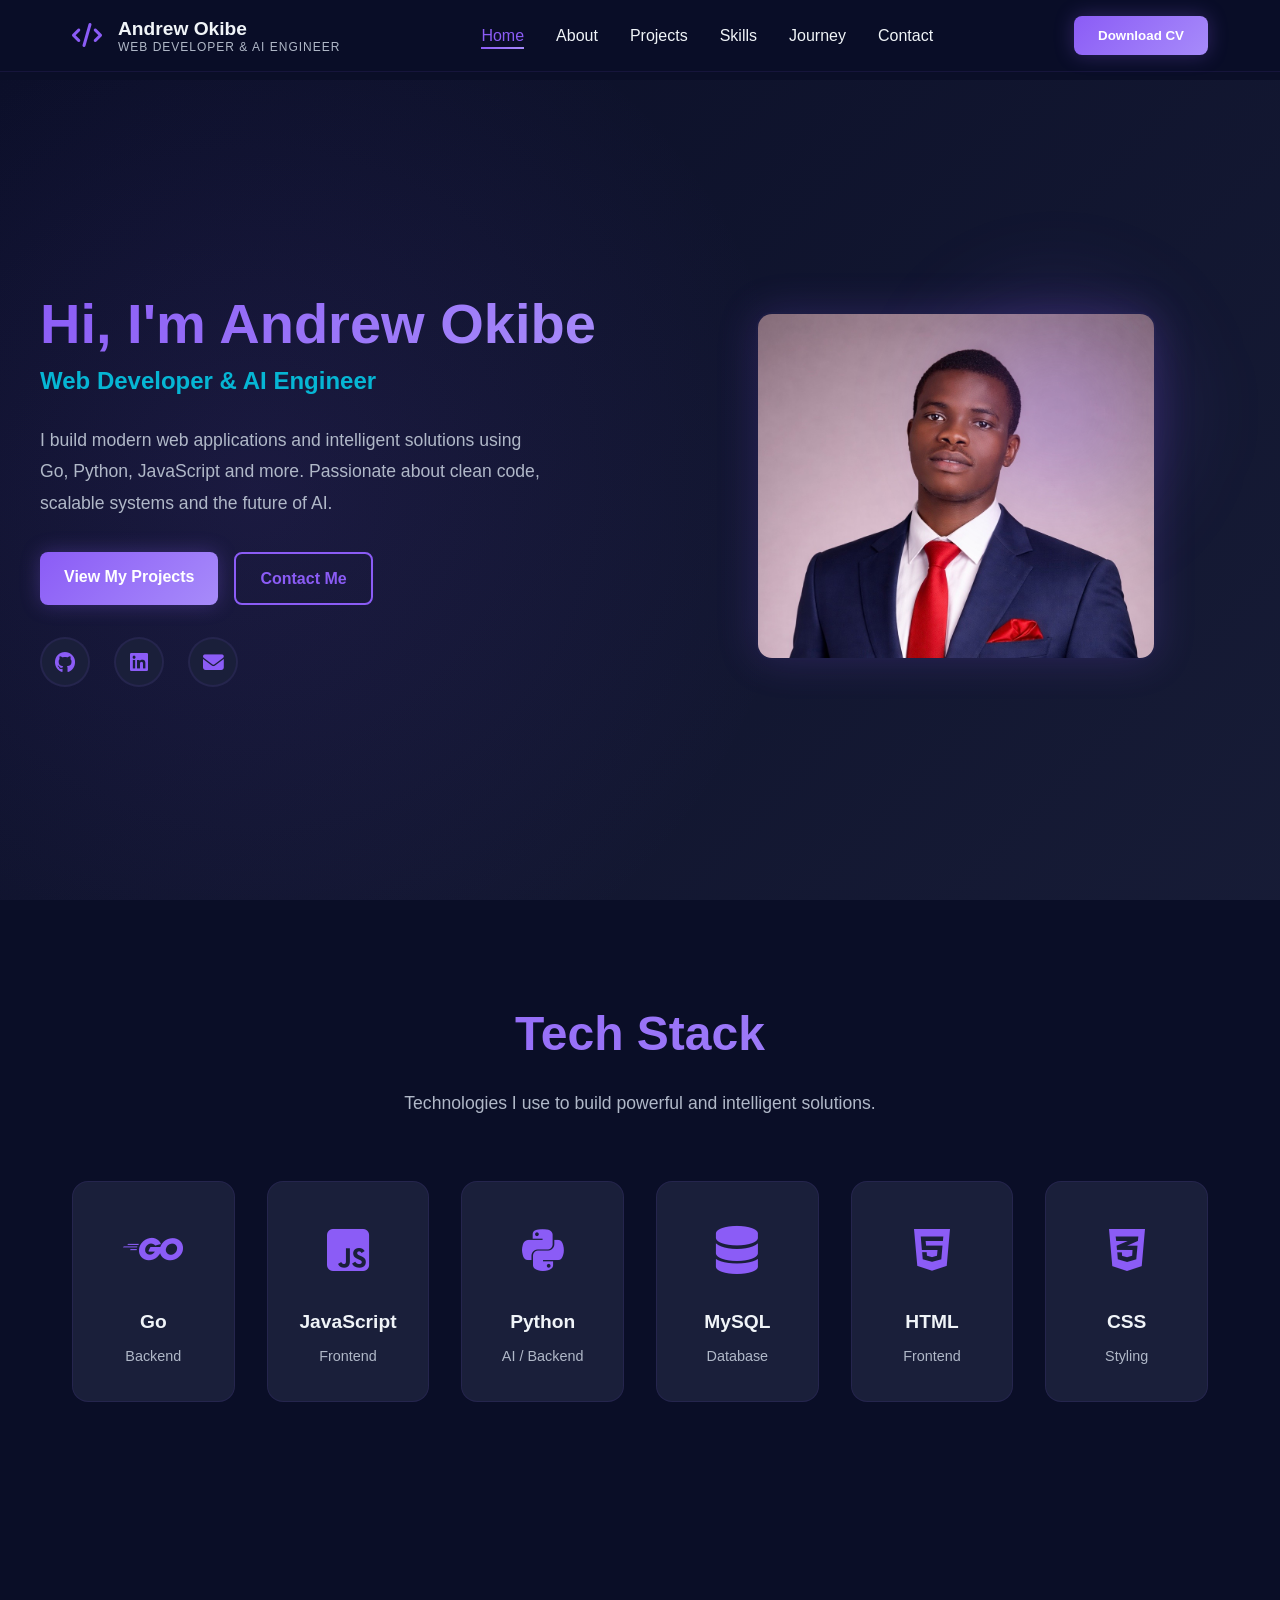
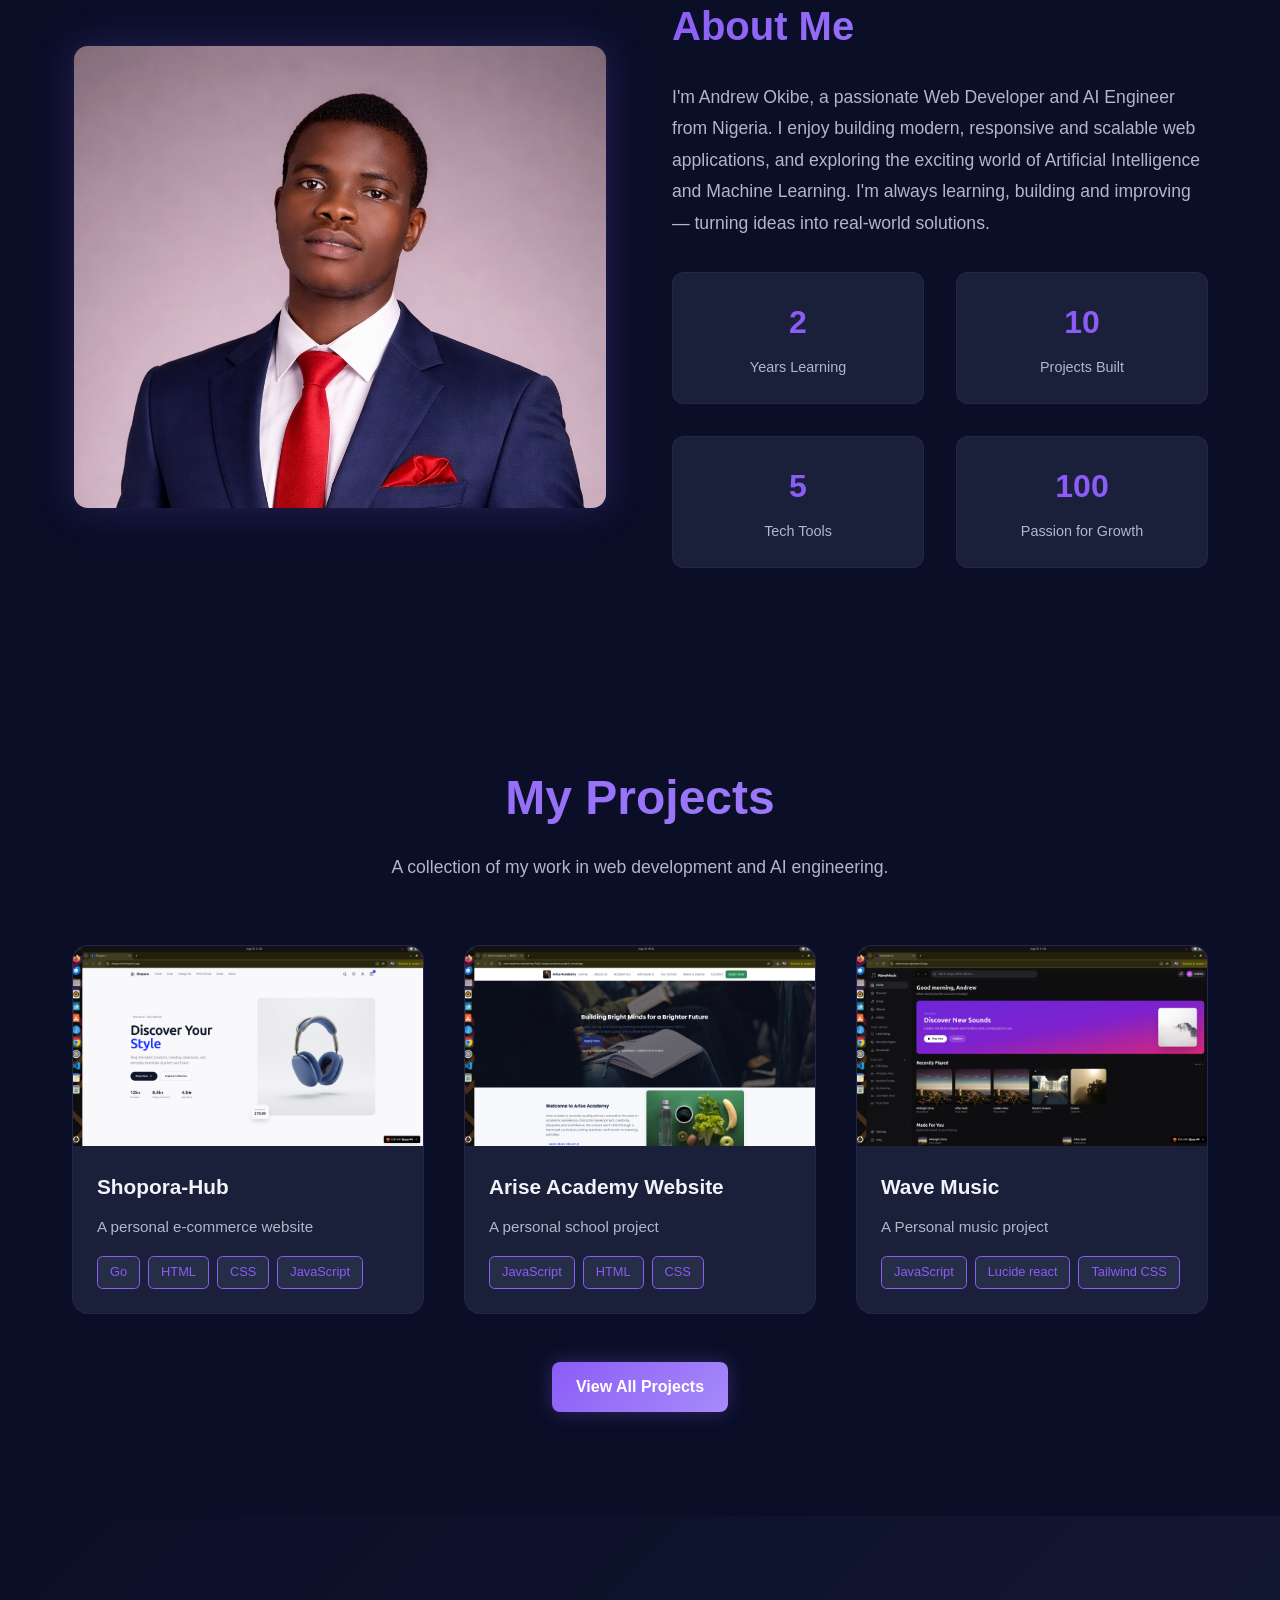
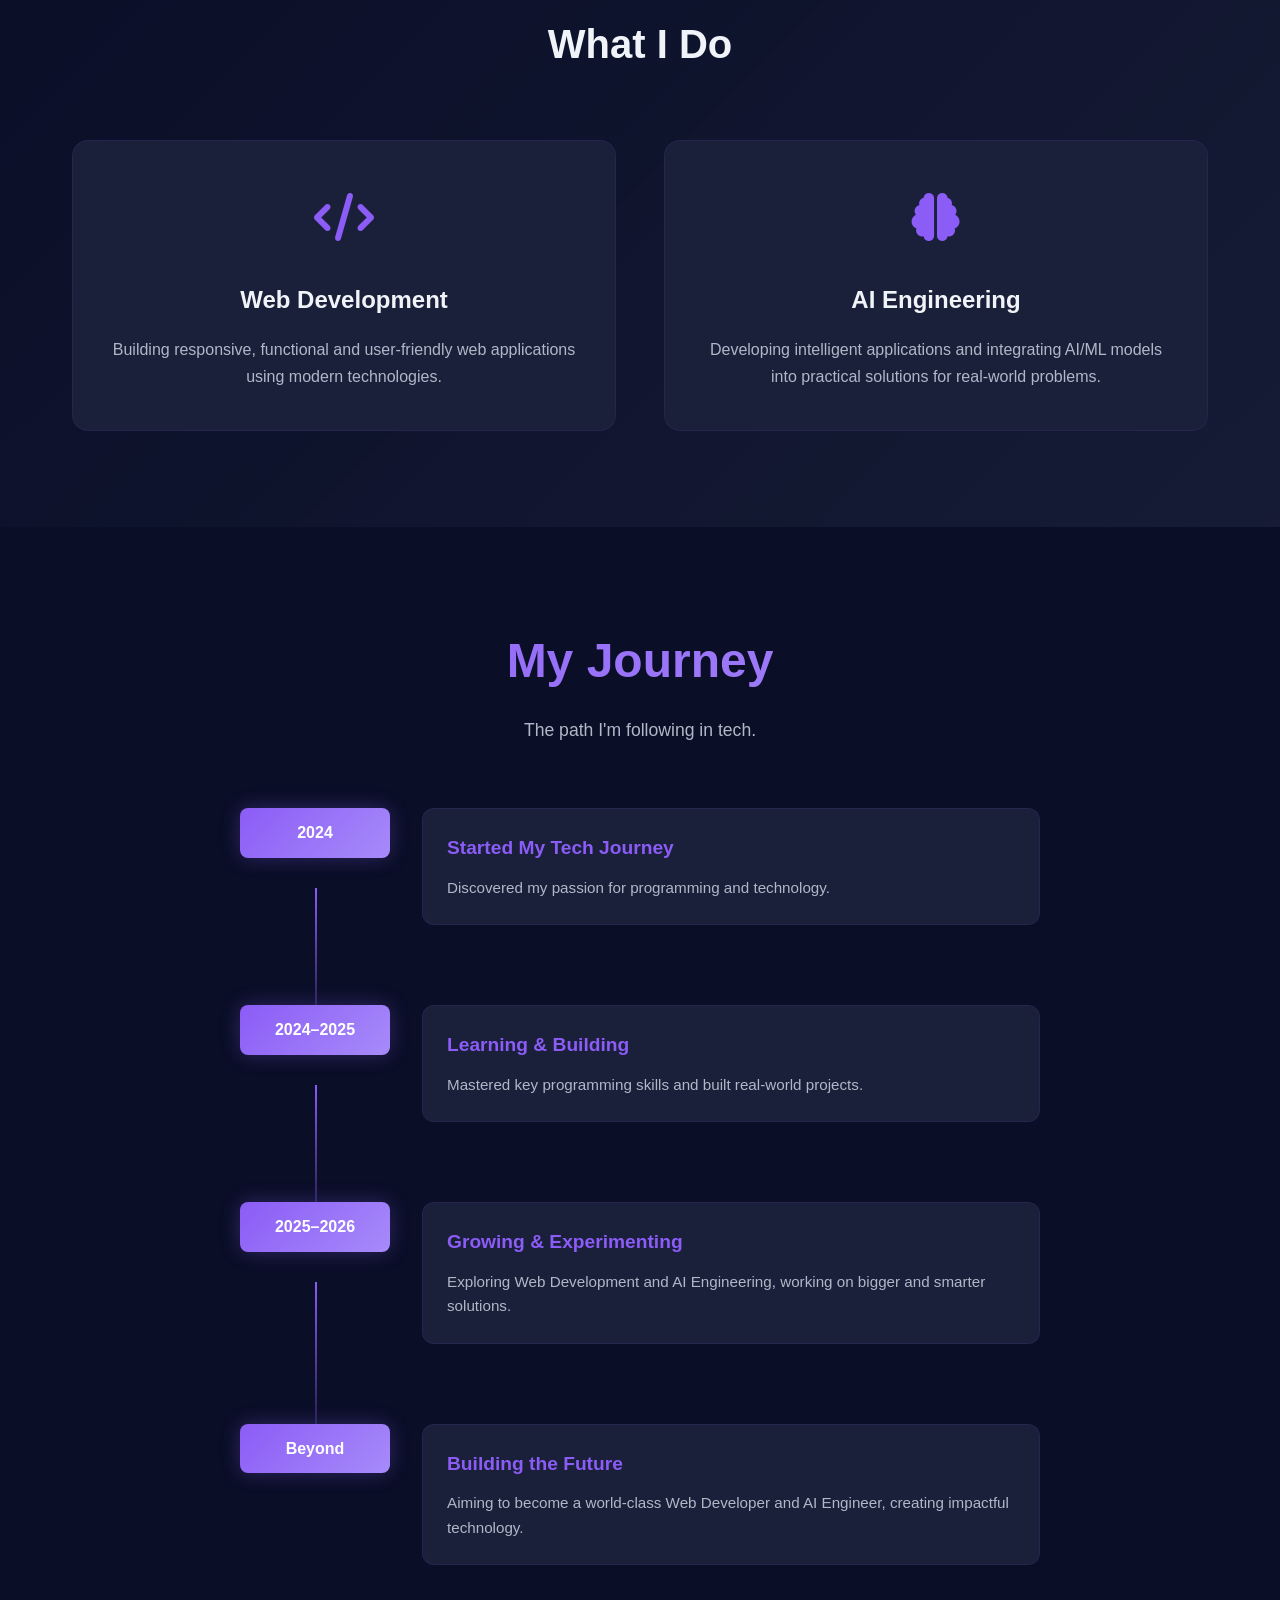
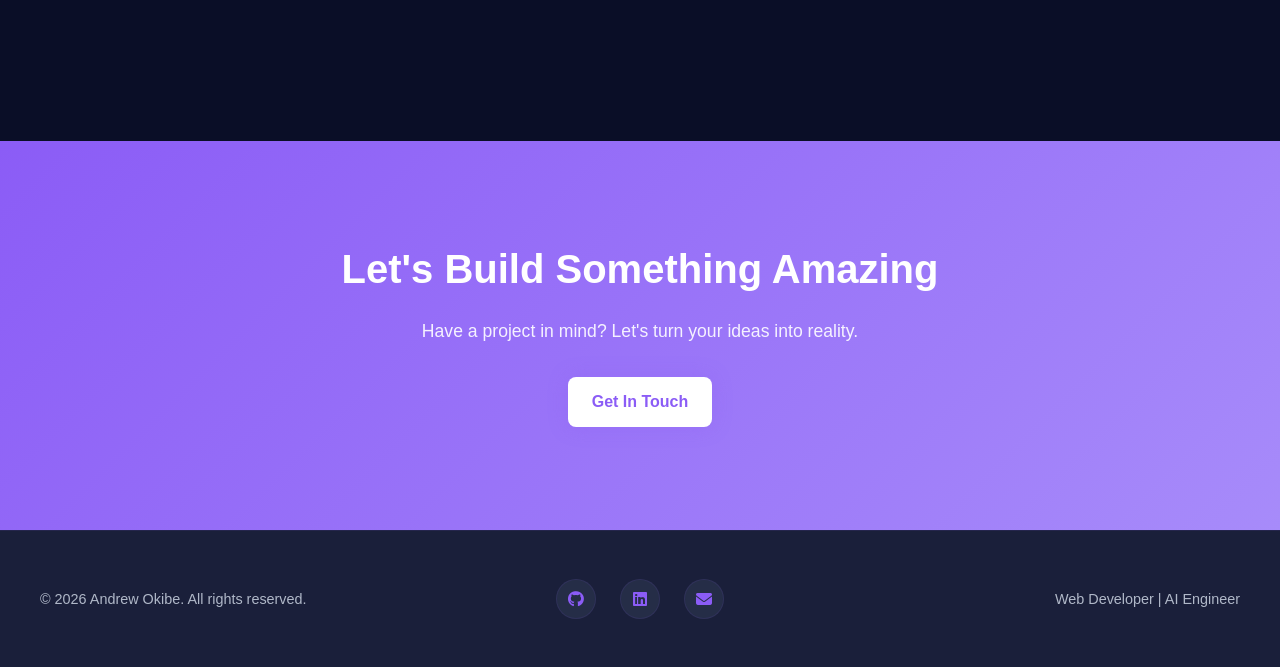
==== index.html @ 2797383b "arise-academy update" ====
<!DOCTYPE html>
<html lang="en">
<head>
    <meta charset="UTF-8">
    <meta name="viewport" content="width=device-width, initial-scale=1.0">
    <title>Andrew Okibe | Web Developer & AI Engineer</title>
    <link rel="stylesheet" href="styles.css">
    <link rel="stylesheet" href="https://cdnjs.cloudflare.com/ajax/libs/font-awesome/6.4.0/css/all.min.css">
</head>
<body>
    <!-- Navigation Bar -->
    <nav class="navbar">
        <div class="nav-container">
            <div class="nav-brand">
                <i class="fas fa-code"></i>
                <div class="brand-text">
                    <span class="brand-name">Andrew Okibe</span>
                    <span class="brand-subtitle">Web Developer & AI Engineer</span>
                </div>
            </div>
            
            <ul class="nav-menu">
                <li><a href="#home" class="nav-link">Home</a></li>
                <li><a href="#about" class="nav-link">About</a></li>
                <li><a href="#projects" class="nav-link">Projects</a></li>
                <li><a href="#skills" class="nav-link">Skills</a></li>
                <li><a href="#journey" class="nav-link">Journey</a></li>
                <li><a href="#contact" class="nav-link">Contact</a></li>
            </ul>
            
            <button class="cv-btn">Download CV</button>
            
            <div class="hamburger">
                <span></span>
                <span></span>
                <span></span>
            </div>
        </div>
    </nav>

    <!-- Hero Section -->
    <section id="home" class="hero">
        <div class="hero-container">
            <div class="hero-content">
                <h1 class="hero-title">Hi, I'm Andrew Okibe</h1>
                <p class="hero-role">Web Developer & AI Engineer</p>
                <p class="hero-description">
                    I build modern web applications and intelligent solutions using Go, Python, JavaScript and more. 
                    Passionate about clean code, scalable systems and the future of AI.
                </p>
                <div class="hero-buttons">
                    <a href="#projects" class="btn btn-primary">View My Projects</a>
                    <a href="#contact" class="btn btn-secondary">Contact Me</a>
                </div>
                <div class="hero-socials">
                    <a href="https://github.com/Andrew628-ops" target="_blank" title="GitHub"><i class="fab fa-github"></i></a>
                    <a href="https://www.linkedin.com/in/andrew-otokpa-4079643bb/" target="_blank" title="LinkedIn"><i class="fab fa-linkedin"></i></a>
                    <a href="mailto:andrewokibeotokpa@gmail.com" title="Email"><i class="fas fa-envelope"></i></a>
                </div>
            </div>
            
            <div class="hero-visual">
                <div class="hero-image-wrapper">
                    <img src="assets/profile.jpg" alt="Andrew Okibe" class="hero-image">
                    <div class="ai-glow"></div>
                </div>
            </div>
        </div>
    </section>

    <!-- Tech Stack Section -->
    <section id="skills" class="tech-stack">
        <div class="container">
            <div class="section-header">
                <h2>Tech Stack</h2>
                <p>Technologies I use to build powerful and intelligent solutions.</p>
            </div>
            
            <div class="tech-grid">
                <div class="tech-card" data-tech="go">
                    <div class="tech-icon">
                        <i class="fab fa-golang"></i>
                    </div>
                    <h3>Go</h3>
                    <p>Backend</p>
                </div>
                
                <div class="tech-card" data-tech="javascript">
                    <div class="tech-icon">
                        <i class="fab fa-js-square"></i>
                    </div>
                    <h3>JavaScript</h3>
                    <p>Frontend</p>
                </div>
                
                <div class="tech-card" data-tech="python">
                    <div class="tech-icon">
                        <i class="fab fa-python"></i>
                    </div>
                    <h3>Python</h3>
                    <p>AI / Backend</p>
                </div>
                
                <div class="tech-card" data-tech="mysql">
                    <div class="tech-icon">
                        <i class="fas fa-database"></i>
                    </div>
                    <h3>MySQL</h3>
                    <p>Database</p>
                </div>
                
                <div class="tech-card" data-tech="html">
                    <div class="tech-icon">
                        <i class="fab fa-html5"></i>
                    </div>
                    <h3>HTML</h3>
                    <p>Frontend</p>
                </div>
                
                <div class="tech-card" data-tech="css">
                    <div class="tech-icon">
                        <i class="fab fa-css3-alt"></i>
                    </div>
                    <h3>CSS</h3>
                    <p>Styling</p>
                </div>
            </div>
        </div>
    </section>

    <!-- About Me Section -->
    <section id="about" class="about">
        <div class="container">
            <div class="about-grid">
                <div class="about-image">
                    <img src="assets/profile.jpg" alt="Andrew Okibe">
                </div>
                
                <div class="about-content">
                    <h2>About Me</h2>
                    <p class="about-text">
                        I'm Andrew Okibe, a passionate Web Developer and AI Engineer from Nigeria. 
                        I enjoy building modern, responsive and scalable web applications, and exploring 
                        the exciting world of Artificial Intelligence and Machine Learning. I'm always learning, 
                        building and improving — turning ideas into real-world solutions.
                    </p>
                    
                    <div class="about-stats">
                        <div class="stat">
                            <h4>2+</h4>
                            <p>Years Learning</p>
                        </div>
                        <div class="stat">
                            <h4>10+</h4>
                            <p>Projects Built</p>
                        </div>
                        <div class="stat">
                            <h4>5+</h4>
                            <p>Tech Tools</p>
                        </div>
                        <div class="stat">
                            <h4>100%</h4>
                            <p>Passion for Growth</p>
                        </div>
                    </div>
                </div>
            </div>
        </div>
    </section>

    <!-- Projects Section -->
    <section id="projects" class="projects">
        <div class="container">
            <div class="section-header">
                <h2>My Projects</h2>
                <p>A collection of my work in web development and AI engineering.</p>
            </div>
            
            <div class="projects-grid">
                <div class="project-card">
                    <div class="project-image">
                        <img src="assets/shopora.jpg" alt="shopora-hub">
                        <div class="project-overlay">
                            <a href="https://shopora-hub.base44.app" class="btn btn-small">Live Demo</a>
                        </div>
                    </div>
                    <div class="project-content">
                        <h3>Shopora-Hub</h3>
                        <p>A personal e-commerce website</p>
                        <div class="project-tech">
                            <span class="tech-badge">Go</span>
                            <span class="tech-badge">HTML</span>
                            <span class="tech-badge">CSS</span>
                            <span class="tech-badge">JavaScript</span>
                        </div>
                    </div>
                </div>
                
                <div class="project-card">
                    <div class="project-image">
                        <img src="assets/arise-academy.jpg" alt="Arise Academy Website">
                        <div class="project-overlay">
                            <a href="https://arise-academy-website-5rb11qtan-otokpa-andrews-projects.vercel.app/" class="btn btn-small">Live Demo</a>
                        </div>
                    </div>
                    <div class="project-content">
                        <h3>Arise Academy Website</h3>
                        <p>A personal school project</p>
                        <div class="project-tech">
                            <span class="tech-badge">JavaScript</span>
                            <span class="tech-badge">HTML</span>
                            <span class="tech-badge">CSS</span>
                        </div>
                    </div>
                </div>
                
                <div class="project-card">
                    <div class="project-image">
                        <img src="assets/wave-music.jpg" alt="wave-music">
                        <div class="project-overlay">
                            <a href="https://wave-music-app.base44.app" class="btn btn-small">Live Demo</a>
                        </div>
                    </div>
                    <div class="project-content">
                        <h3>Wave Music</h3>
                        <p>A Personal music project</p>
                        <div class="project-tech">
                            <span class="tech-badge">JavaScript</span>
                            <span class="tech-badge">Lucide react</span>
                            <span class="tech-badge">Tailwind CSS</span>
                        </div>
                    </div>
                </div>
            </div>
            
            <div class="view-all-container">
                <a href="#" class="btn btn-primary">View All Projects</a>
            </div>
        </div>
    </section>

    <!-- What I Do Section -->
    <section class="services">
        <div class="container">
            <h2 style="text-align: center; margin-bottom: 4rem; font-size: 2.5rem;">What I Do</h2>
            
            <div class="services-grid">
                <div class="service-card">
                    <div class="service-icon">
                        <i class="fas fa-code"></i>
                    </div>
                    <h3>Web Development</h3>
                    <p>Building responsive, functional and user-friendly web applications using modern technologies.</p>
                </div>
                
                <div class="service-card">
                    <div class="service-icon">
                        <i class="fas fa-brain"></i>
                    </div>
                    <h3>AI Engineering</h3>
                    <p>Developing intelligent applications and integrating AI/ML models into practical solutions for real-world problems.</p>
                </div>
            </div>
        </div>
    </section>

    <!-- Journey Section -->
    <section id="journey" class="journey">
        <div class="container">
            <div class="section-header">
                <h2>My Journey</h2>
                <p>The path I'm following in tech.</p>
            </div>
            
            <div class="timeline">
                <div class="timeline-item">
                    <div class="timeline-marker">2024</div>
                    <div class="timeline-content">
                        <h3>Started My Tech Journey</h3>
                        <p>Discovered my passion for programming and technology.</p>
                    </div>
                </div>
                
                <div class="timeline-item">
                    <div class="timeline-marker">2024–2025</div>
                    <div class="timeline-content">
                        <h3>Learning & Building</h3>
                        <p>Mastered key programming skills and built real-world projects.</p>
                    </div>
                </div>
                
                <div class="timeline-item">
                    <div class="timeline-marker">2025–2026</div>
                    <div class="timeline-content">
                        <h3>Growing & Experimenting</h3>
                        <p>Exploring Web Development and AI Engineering, working on bigger and smarter solutions.</p>
                    </div>
                </div>
                
                <div class="timeline-item">
                    <div class="timeline-marker">Beyond</div>
                    <div class="timeline-content">
                        <h3>Building the Future</h3>
                        <p>Aiming to become a world-class Web Developer and AI Engineer, creating impactful technology.</p>
                    </div>
                </div>
            </div>
        </div>
    </section>

    <!-- CTA Section -->
    <section id="contact" class="cta">
        <div class="cta-content">
            <h2>Let's Build Something Amazing</h2>
            <p>Have a project in mind? Let's turn your ideas into reality.</p>
            <a href="mailto:hello@andrew.com" class="btn btn-primary">Get In Touch</a>
        </div>
    </section>

    <!-- Footer -->
    <footer class="footer">
        <div class="footer-container">
            <div class="footer-left">
                <p>&copy; 2026 Andrew Okibe. All rights reserved.</p>
            </div>
            
            <div class="footer-socials">
                <a href="https://github.com/Andrew628-ops" target="_blank" title="GitHub"><i class="fab fa-github"></i></a>
                <a href="https://www.linkedin.com/in/andrew-otokpa-4079643bb/" target="_blank" title="LinkedIn"><i class="fab fa-linkedin"></i></a>
                <a href="mailto:andrewokibeotokpa@gmail.com" title="Email"><i class="fas fa-envelope"></i></a>
            </div>
            
            <div class="footer-right">
                <p>Web Developer | AI Engineer</p>
            </div>
        </div>
    </footer>

    <script src="script.js"></script>
</body>
</html>
---- styles.css ----
/* ===========================
   GLOBAL STYLES & VARIABLES
   =========================== */

:root {
    --primary-bg: #0a0e27;
    --secondary-bg: #1a1f3a;
    --tertiary-bg: #252d47;
    --accent-purple: #8b5cf6;
    --accent-violet: #a78bfa;
    --accent-blue: #3b82f6;
    --accent-cyan: #06b6d4;
    --text-primary: #f0f4f8;
    --text-secondary: #b0b8c8;
    --border-color: rgba(139, 92, 246, 0.1);
    --glow-color: rgba(139, 92, 246, 0.3);
}

* {
    margin: 0;
    padding: 0;
    box-sizing: border-box;
}

html {
    scroll-behavior: smooth;
}

body {
    font-family: 'Segoe UI', Tahoma, Geneva, Verdana, sans-serif;
    background-color: var(--primary-bg);
    color: var(--text-primary);
    line-height: 1.6;
    overflow-x: hidden;
}

/* ===========================
   UTILITY CLASSES
   =========================== */

.container {
    max-width: 1200px;
    margin: 0 auto;
    padding: 0 2rem;
}

.section-header {
    text-align: center;
    margin-bottom: 4rem;
}

.section-header h2 {
    font-size: 3rem;
    margin-bottom: 1rem;
    background: linear-gradient(135deg, var(--accent-purple), var(--accent-violet));
    -webkit-background-clip: text;
    -webkit-text-fill-color: transparent;
    background-clip: text;
}

.section-header p {
    font-size: 1.1rem;
    color: var(--text-secondary);
    max-width: 600px;
    margin: 0 auto;
}

/* ===========================
   BUTTONS
   =========================== */

.btn {
    display: inline-block;
    padding: 0.75rem 1.5rem;
    border-radius: 0.5rem;
    text-decoration: none;
    font-weight: 600;
    transition: all 0.3s ease;
    cursor: pointer;
    border: none;
    font-size: 1rem;
}

.btn-primary {
    background: linear-gradient(135deg, var(--accent-purple), var(--accent-violet));
    color: white;
    box-shadow: 0 0 20px rgba(139, 92, 246, 0.3);
}

.btn-primary:hover {
    transform: translateY(-3px);
    box-shadow: 0 0 30px rgba(139, 92, 246, 0.5);
}

.btn-secondary {
    background: transparent;
    color: var(--accent-purple);
    border: 2px solid var(--accent-purple);
}

.btn-secondary:hover {
    background: var(--accent-purple);
    color: white;
    transform: translateY(-3px);
}

.btn-small {
    padding: 0.5rem 1rem;
    font-size: 0.9rem;
}

/* ===========================
   NAVIGATION BAR
   =========================== */

.navbar {
    position: fixed;
    top: 0;
    width: 100%;
    background-color: rgba(10, 14, 39, 0.95);
    backdrop-filter: blur(10px);
    border-bottom: 1px solid var(--border-color);
    z-index: 1000;
    padding: 1rem 0;
}

.nav-container {
    max-width: 1200px;
    margin: 0 auto;
    padding: 0 2rem;
    display: flex;
    justify-content: space-between;
    align-items: center;
}

.nav-brand {
    display: flex;
    align-items: center;
    gap: 1rem;
    cursor: pointer;
}

.nav-brand i {
    font-size: 1.5rem;
    color: var(--accent-purple);
}

.brand-text {
    display: flex;
    flex-direction: column;
    line-height: 1.2;
}

.brand-name {
    font-weight: 700;
    font-size: 1.2rem;
    color: var(--text-primary);
}

.brand-subtitle {
    font-size: 0.75rem;
    color: var(--text-secondary);
    text-transform: uppercase;
    letter-spacing: 1px;
}

.nav-menu {
    display: flex;
    list-style: none;
    gap: 2rem;
    align-items: center;
}

.nav-link {
    color: var(--text-primary);
    text-decoration: none;
    font-weight: 500;
    transition: color 0.3s ease;
    position: relative;
}

.nav-link::after {
    content: '';
    position: absolute;
    bottom: -5px;
    left: 0;
    width: 0;
    height: 2px;
    background: linear-gradient(90deg, var(--accent-purple), var(--accent-violet));
    transition: width 0.3s ease;
}

.nav-link:hover {
    color: var(--accent-purple);
}

.nav-link:hover::after {
    width: 100%;
}

.cv-btn {
    background: linear-gradient(135deg, var(--accent-purple), var(--accent-violet));
    color: white;
    padding: 0.75rem 1.5rem;
    border: none;
    border-radius: 0.5rem;
    font-weight: 600;
    cursor: pointer;
    transition: all 0.3s ease;
    box-shadow: 0 0 20px rgba(139, 92, 246, 0.3);
}

.cv-btn:hover {
    transform: translateY(-3px);
    box-shadow: 0 0 30px rgba(139, 92, 246, 0.5);
}

.hamburger {
    display: none;
    flex-direction: column;
    gap: 5px;
    cursor: pointer;
}

.hamburger span {
    width: 25px;
    height: 3px;
    background-color: var(--accent-purple);
    border-radius: 2px;
    transition: all 0.3s ease;
}

/* ===========================
   HERO SECTION
   =========================== */

.hero {
    margin-top: 80px;
    min-height: calc(100vh - 80px);
    display: flex;
    align-items: center;
    padding: 4rem 2rem;
    background: linear-gradient(135deg, rgba(10, 14, 39, 1) 0%, rgba(26, 31, 58, 0.8) 100%);
    position: relative;
    overflow: hidden;
}

.hero::before {
    content: '';
    position: absolute;
    top: 0;
    left: 0;
    width: 100%;
    height: 100%;
    background: radial-gradient(circle at 20% 50%, rgba(139, 92, 246, 0.1) 0%, transparent 50%);
    pointer-events: none;
}

.hero-container {
    max-width: 1200px;
    margin: 0 auto;
    width: 100%;
    display: grid;
    grid-template-columns: 1fr 1fr;
    gap: 4rem;
    align-items: center;
    position: relative;
    z-index: 1;
}

.hero-content h1 {
    font-size: 3.5rem;
    font-weight: 800;
    margin-bottom: 0.5rem;
    background: linear-gradient(135deg, var(--accent-purple), var(--accent-violet));
    -webkit-background-clip: text;
    -webkit-text-fill-color: transparent;
    background-clip: text;
    line-height: 1.1;
}

.hero-role {
    font-size: 1.5rem;
    color: var(--accent-cyan);
    font-weight: 600;
    margin-bottom: 1.5rem;
}

.hero-description {
    font-size: 1.1rem;
    color: var(--text-secondary);
    margin-bottom: 2rem;
    line-height: 1.8;
    max-width: 500px;
}

.hero-buttons {
    display: flex;
    gap: 1rem;
    margin-bottom: 2rem;
    flex-wrap: wrap;
}

.hero-socials {
    display: flex;
    gap: 1.5rem;
    margin-top: 2rem;
}

.hero-socials a {
    width: 50px;
    height: 50px;
    border-radius: 50%;
    background-color: var(--secondary-bg);
    border: 2px solid var(--border-color);
    display: flex;
    align-items: center;
    justify-content: center;
    font-size: 1.3rem;
    color: var(--accent-purple);
    text-decoration: none;
    transition: all 0.3s ease;
}

.hero-socials a:hover {
    background: linear-gradient(135deg, var(--accent-purple), var(--accent-violet));
    color: white;
    transform: translateY(-5px);
    box-shadow: 0 0 20px rgba(139, 92, 246, 0.4);
}

.hero-visual {
    display: flex;
    justify-content: center;
    align-items: center;
}

.hero-image-wrapper {
    position: relative;
    width: 100%;
    max-width: 400px;
}

.hero-image {
    width: 100%;
    height: auto;
    border-radius: 1rem;
    border: 2px solid var(--border-color);
    box-shadow: 0 0 40px rgba(139, 92, 246, 0.2);
    transition: all 0.3s ease;
}

.hero-image:hover {
    transform: translateY(-10px);
    box-shadow: 0 0 60px rgba(139, 92, 246, 0.4);
}

.ai-glow {
    position: absolute;
    top: -50px;
    right: -50px;
    width: 300px;
    height: 300px;
    background: radial-gradient(circle, rgba(139, 92, 246, 0.3) 0%, transparent 70%);
    border-radius: 50%;
    filter: blur(40px);
    animation: float 6s ease-in-out infinite;
}

@keyframes float {
    0%, 100% {
        transform: translateY(0px);
    }
    50% {
        transform: translateY(-30px);
    }
}

/* ===========================
   TECH STACK SECTION
   =========================== */

.tech-stack {
    padding: 6rem 2rem;
    background-color: var(--primary-bg);
}

.tech-grid {
    display: grid;
    grid-template-columns: repeat(auto-fit, minmax(150px, 1fr));
    gap: 2rem;
}

.tech-card {
    background-color: var(--secondary-bg);
    border: 1px solid var(--border-color);
    border-radius: 1rem;
    padding: 2rem 1.5rem;
    text-align: center;
    transition: all 0.3s ease;
    cursor: pointer;
}

.tech-card:hover {
    border-color: var(--accent-purple);
    transform: translateY(-10px);
    box-shadow: 0 0 30px rgba(139, 92, 246, 0.3);
}

.tech-icon {
    font-size: 3rem;
    margin-bottom: 1rem;
    color: var(--accent-purple);
    transition: all 0.3s ease;
}

.tech-card:hover .tech-icon {
    color: var(--accent-violet);
    transform: scale(1.1);
}

.tech-card h3 {
    font-size: 1.2rem;
    margin-bottom: 0.5rem;
}

.tech-card p {
    color: var(--text-secondary);
    font-size: 0.9rem;
}

/* ===========================
   ABOUT SECTION
   =========================== */

.about {
    padding: 6rem 2rem;
    background-color: var(--primary-bg);
}

.about-grid {
    display: grid;
    grid-template-columns: 1fr 1fr;
    gap: 4rem;
    align-items: center;
}

.about-image img {
    width: 100%;
    height: auto;
    border-radius: 1rem;
    border: 2px solid var(--border-color);
    box-shadow: 0 0 40px rgba(139, 92, 246, 0.2);
    transition: all 0.3s ease;
}

.about-image img:hover {
    transform: scale(1.05);
    box-shadow: 0 0 60px rgba(139, 92, 246, 0.4);
}

.about-content h2 {
    font-size: 2.5rem;
    margin-bottom: 1.5rem;
    background: linear-gradient(135deg, var(--accent-purple), var(--accent-violet));
    -webkit-background-clip: text;
    -webkit-text-fill-color: transparent;
    background-clip: text;
}

.about-text {
    font-size: 1.1rem;
    color: var(--text-secondary);
    line-height: 1.8;
    margin-bottom: 2rem;
}

.about-stats {
    display: grid;
    grid-template-columns: repeat(2, 1fr);
    gap: 2rem;
}

.stat {
    background-color: var(--secondary-bg);
    border: 1px solid var(--border-color);
    border-radius: 0.75rem;
    padding: 1.5rem;
    text-align: center;
    transition: all 0.3s ease;
}

.stat:hover {
    border-color: var(--accent-purple);
    box-shadow: 0 0 20px rgba(139, 92, 246, 0.2);
}

.stat h4 {
    font-size: 2rem;
    color: var(--accent-purple);
    margin-bottom: 0.5rem;
}

.stat p {
    color: var(--text-secondary);
    font-size: 0.9rem;
}

/* ===========================
   PROJECTS SECTION
   =========================== */

.projects {
    padding: 6rem 2rem;
    background-color: var(--primary-bg);
}

.projects-grid {
    display: grid;
    grid-template-columns: repeat(auto-fit, minmax(300px, 1fr));
    gap: 2.5rem;
    margin-bottom: 3rem;
}

.project-card {
    background-color: var(--secondary-bg);
    border: 1px solid var(--border-color);
    border-radius: 1rem;
    overflow: hidden;
    transition: all 0.3s ease;
}

.project-card:hover {
    border-color: var(--accent-purple);
    transform: translateY(-10px);
    box-shadow: 0 0 40px rgba(139, 92, 246, 0.3);
}

.project-image {
    position: relative;
    width: 100%;
    height: 200px;
    overflow: hidden;
    background-color: var(--tertiary-bg);
}

.project-image img {
    width: 100%;
    height: 100%;
    object-fit: cover;
    transition: all 0.3s ease;
}

.project-card:hover .project-image img {
    transform: scale(1.1);
}

.project-overlay {
    position: absolute;
    top: 0;
    left: 0;
    width: 100%;
    height: 100%;
    background: rgba(10, 14, 39, 0.9);
    display: flex;
    gap: 1rem;
    justify-content: center;
    align-items: center;
    opacity: 0;
    transition: all 0.3s ease;
}

.project-card:hover .project-overlay {
    opacity: 1;
}

.project-content {
    padding: 1.5rem;
}

.project-content h3 {
    font-size: 1.3rem;
    margin-bottom: 0.75rem;
    color: var(--text-primary);
}

.project-content p {
    color: var(--text-secondary);
    font-size: 0.95rem;
    margin-bottom: 1rem;
    line-height: 1.6;
}

.project-tech {
    display: flex;
    flex-wrap: wrap;
    gap: 0.5rem;
}

.tech-badge {
    background-color: var(--tertiary-bg);
    color: var(--accent-purple);
    padding: 0.35rem 0.75rem;
    border-radius: 0.35rem;
    font-size: 0.8rem;
    border: 1px solid var(--accent-purple);
    transition: all 0.3s ease;
}

.tech-badge:hover {
    background-color: var(--accent-purple);
    color: white;
}

.view-all-container {
    text-align: center;
}

/* ===========================
   SERVICES SECTION
   =========================== */

.services {
    padding: 6rem 2rem;
    background: linear-gradient(135deg, rgba(10, 14, 39, 1) 0%, rgba(26, 31, 58, 0.8) 100%);
}

.services-grid {
    display: grid;
    grid-template-columns: repeat(auto-fit, minmax(300px, 1fr));
    gap: 3rem;
    max-width: 1200px;
    margin: 0 auto;
}

.service-card {
    background-color: var(--secondary-bg);
    border: 1px solid var(--border-color);
    border-radius: 1rem;
    padding: 2.5rem 2rem;
    text-align: center;
    transition: all 0.3s ease;
}

.service-card:hover {
    border-color: var(--accent-purple);
    transform: translateY(-10px);
    box-shadow: 0 0 40px rgba(139, 92, 246, 0.3);
}

.service-icon {
    font-size: 3rem;
    color: var(--accent-purple);
    margin-bottom: 1.5rem;
    transition: all 0.3s ease;
}

.service-card:hover .service-icon {
    transform: scale(1.2) rotate(10deg);
}

.service-card h3 {
    font-size: 1.5rem;
    margin-bottom: 1rem;
}

.service-card p {
    color: var(--text-secondary);
    font-size: 1rem;
    line-height: 1.7;
}

/* ===========================
   JOURNEY SECTION
   =========================== */

.journey {
    padding: 6rem 2rem;
    background-color: var(--primary-bg);
}

.timeline {
    max-width: 800px;
    margin: 0 auto;
}

.timeline-item {
    display: grid;
    grid-template-columns: 150px 1fr;
    gap: 2rem;
    margin-bottom: 2.5rem;
    position: relative;
    padding-bottom: 2.5rem;
}

.timeline-item:not(:last-child)::after {
    content: '';
    position: absolute;
    left: 75px;
    top: 80px;
    width: 2px;
    height: 100%;
    background: linear-gradient(180deg, var(--accent-purple), transparent);
}

.timeline-marker {
    background: linear-gradient(135deg, var(--accent-purple), var(--accent-violet));
    color: white;
    padding: 0.75rem 1.5rem;
    border-radius: 0.5rem;
    font-weight: 600;
    text-align: center;
    height: fit-content;
    box-shadow: 0 0 20px rgba(139, 92, 246, 0.3);
}

.timeline-content {
    background-color: var(--secondary-bg);
    border: 1px solid var(--border-color);
    border-radius: 0.75rem;
    padding: 1.5rem;
    transition: all 0.3s ease;
}

.timeline-item:hover .timeline-content {
    border-color: var(--accent-purple);
    box-shadow: 0 0 20px rgba(139, 92, 246, 0.2);
}

.timeline-content h3 {
    font-size: 1.2rem;
    margin-bottom: 0.75rem;
    color: var(--accent-purple);
}

.timeline-content p {
    color: var(--text-secondary);
    font-size: 0.95rem;
    line-height: 1.6;
}

/* ===========================
   CTA SECTION
   =========================== */

.cta {
    padding: 6rem 2rem;
    background: linear-gradient(135deg, var(--accent-purple), var(--accent-violet));
    text-align: center;
}

.cta-content h2 {
    font-size: 2.5rem;
    margin-bottom: 1rem;
    color: white;
}

.cta-content p {
    font-size: 1.1rem;
    color: rgba(255, 255, 255, 0.9);
    margin-bottom: 2rem;
}

.cta .btn-primary {
    background: white;
    color: var(--accent-purple);
}

.cta .btn-primary:hover {
    transform: translateY(-3px);
}

/* ===========================
   FOOTER
   =========================== */

.footer {
    background-color: var(--secondary-bg);
    border-top: 1px solid var(--border-color);
    padding: 3rem 2rem;
}

.footer-container {
    max-width: 1200px;
    margin: 0 auto;
    display: grid;
    grid-template-columns: 1fr 1fr 1fr;
    gap: 2rem;
    align-items: center;
}

.footer-left p {
    color: var(--text-secondary);
    font-size: 0.9rem;
}

.footer-socials {
    display: flex;
    justify-content: center;
    gap: 1.5rem;
}

.footer-socials a {
    width: 40px;
    height: 40px;
    border-radius: 50%;
    background-color: var(--tertiary-bg);
    border: 1px solid var(--border-color);
    display: flex;
    align-items: center;
    justify-content: center;
    color: var(--accent-purple);
    text-decoration: none;
    transition: all 0.3s ease;
    font-size: 1rem;
}

.footer-socials a:hover {
    background: var(--accent-purple);
    color: white;
    transform: translateY(-3px);
}

.footer-right {
    text-align: right;
}

.footer-right p {
    color: var(--text-secondary);
    font-size: 0.9rem;
}

/* ===========================
   RESPONSIVE DESIGN
   =========================== */

@media (max-width: 768px) {
    .nav-menu {
        display: none;
    }

    .hamburger {
        display: flex;
    }

    .hero-container {
        grid-template-columns: 1fr;
        gap: 2rem;
    }

    .hero-content h1 {
        font-size: 2rem;
    }

    .hero-role {
        font-size: 1.2rem;
    }

    .hero-buttons {
        flex-direction: column;
    }

    .hero-buttons .btn {
        width: 100%;
        text-align: center;
    }

    .about-grid {
        grid-template-columns: 1fr;
    }

    .tech-grid {
        grid-template-columns: repeat(auto-fit, minmax(120px, 1fr));
        gap: 1rem;
    }

    .section-header h2 {
        font-size: 2rem;
    }

    .projects-grid {
        grid-template-columns: 1fr;
    }

    .services-grid {
        grid-template-columns: 1fr;
    }

    .about-stats {
        grid-template-columns: repeat(2, 1fr);
        gap: 1rem;
    }

    .timeline-item {
        grid-template-columns: 100px 1fr;
        gap: 1rem;
    }

    .timeline-marker {
        font-size: 0.8rem;
        padding: 0.5rem 1rem;
    }

    .footer-container {
        grid-template-columns: 1fr;
        text-align: center;
        gap: 1.5rem;
    }

    .footer-right {
        text-align: center;
    }

    .cta-content h2 {
        font-size: 1.8rem;
    }

    .cta-content p {
        font-size: 1rem;
    }

    .nav-brand i {
        font-size: 1.2rem;
    }

    .brand-name {
        font-size: 1rem;
    }

    .brand-subtitle {
        font-size: 0.65rem;
    }
}

@media (max-width: 480px) {
    .nav-container {
        padding: 0 1rem;
    }

    .hero {
        margin-top: 70px;
        padding: 2rem 1rem;
    }

    .hero-content h1 {
        font-size: 1.5rem;
    }

    .hero-role {
        font-size: 1rem;
    }

    .hero-description {
        font-size: 0.9rem;
    }

    .hero-buttons {
        flex-direction: column;
        gap: 0.75rem;
    }

    .hero-socials {
        gap: 1rem;
        justify-content: center;
    }

    .hero-socials a {
        width: 40px;
        height: 40px;
        font-size: 1rem;
    }

    .section-header h2 {
        font-size: 1.5rem;
    }

    .section-header p {
        font-size: 0.9rem;
    }

    .tech-grid {
        grid-template-columns: repeat(2, 1fr);
        gap: 0.75rem;
    }

    .tech-card {
        padding: 1rem;
    }

    .tech-icon {
        font-size: 2rem;
    }

    .tech-card h3 {
        font-size: 1rem;
    }

    .tech-card p {
        font-size: 0.75rem;
    }

    .about-stats {
        grid-template-columns: 1fr;
    }

    .stat {
        padding: 1rem;
    }

    .stat h4 {
        font-size: 1.5rem;
    }

    .project-card {
        border-radius: 0.75rem;
    }

    .project-content {
        padding: 1rem;
    }

    .project-content h3 {
        font-size: 1.1rem;
    }

    .project-content p {
        font-size: 0.85rem;
    }

    .service-card {
        padding: 1.5rem 1rem;
    }

    .service-icon {
        font-size: 2rem;
    }

    .service-card h3 {
        font-size: 1.2rem;
    }

    .timeline-item {
        grid-template-columns: 80px 1fr;
        gap: 0.75rem;
        margin-bottom: 2rem;
    }

    .timeline-marker {
        font-size: 0.7rem;
        padding: 0.4rem 0.75rem;
    }

    .timeline-item:not(:last-child)::after {
        left: 40px;
    }

    .footer-container {
        padding: 2rem 1rem;
    }

    .footer-left p,
    .footer-right p {
        font-size: 0.8rem;
    }

    .cta-content h2 {
        font-size: 1.3rem;
    }

    .cta-content p {
        font-size: 0.9rem;
    }

    .container {
        padding: 0 1rem;
    }
}
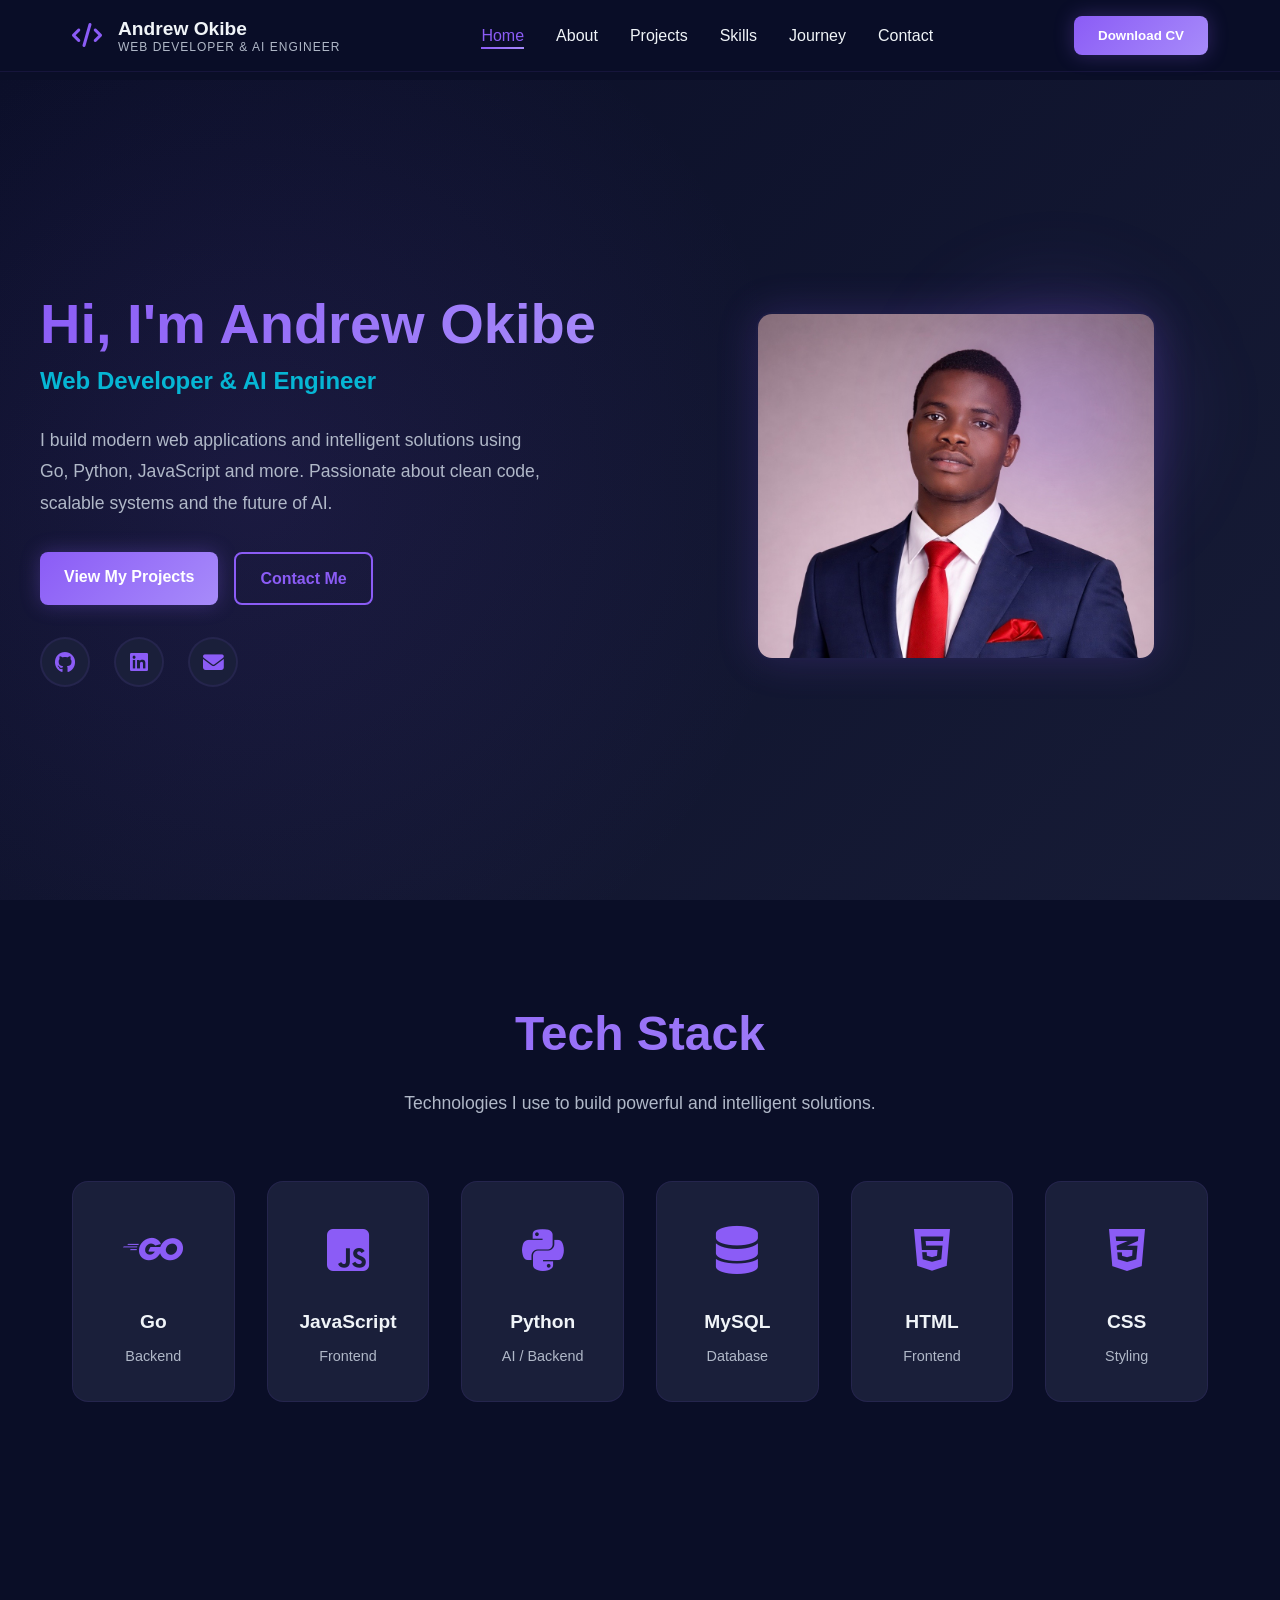
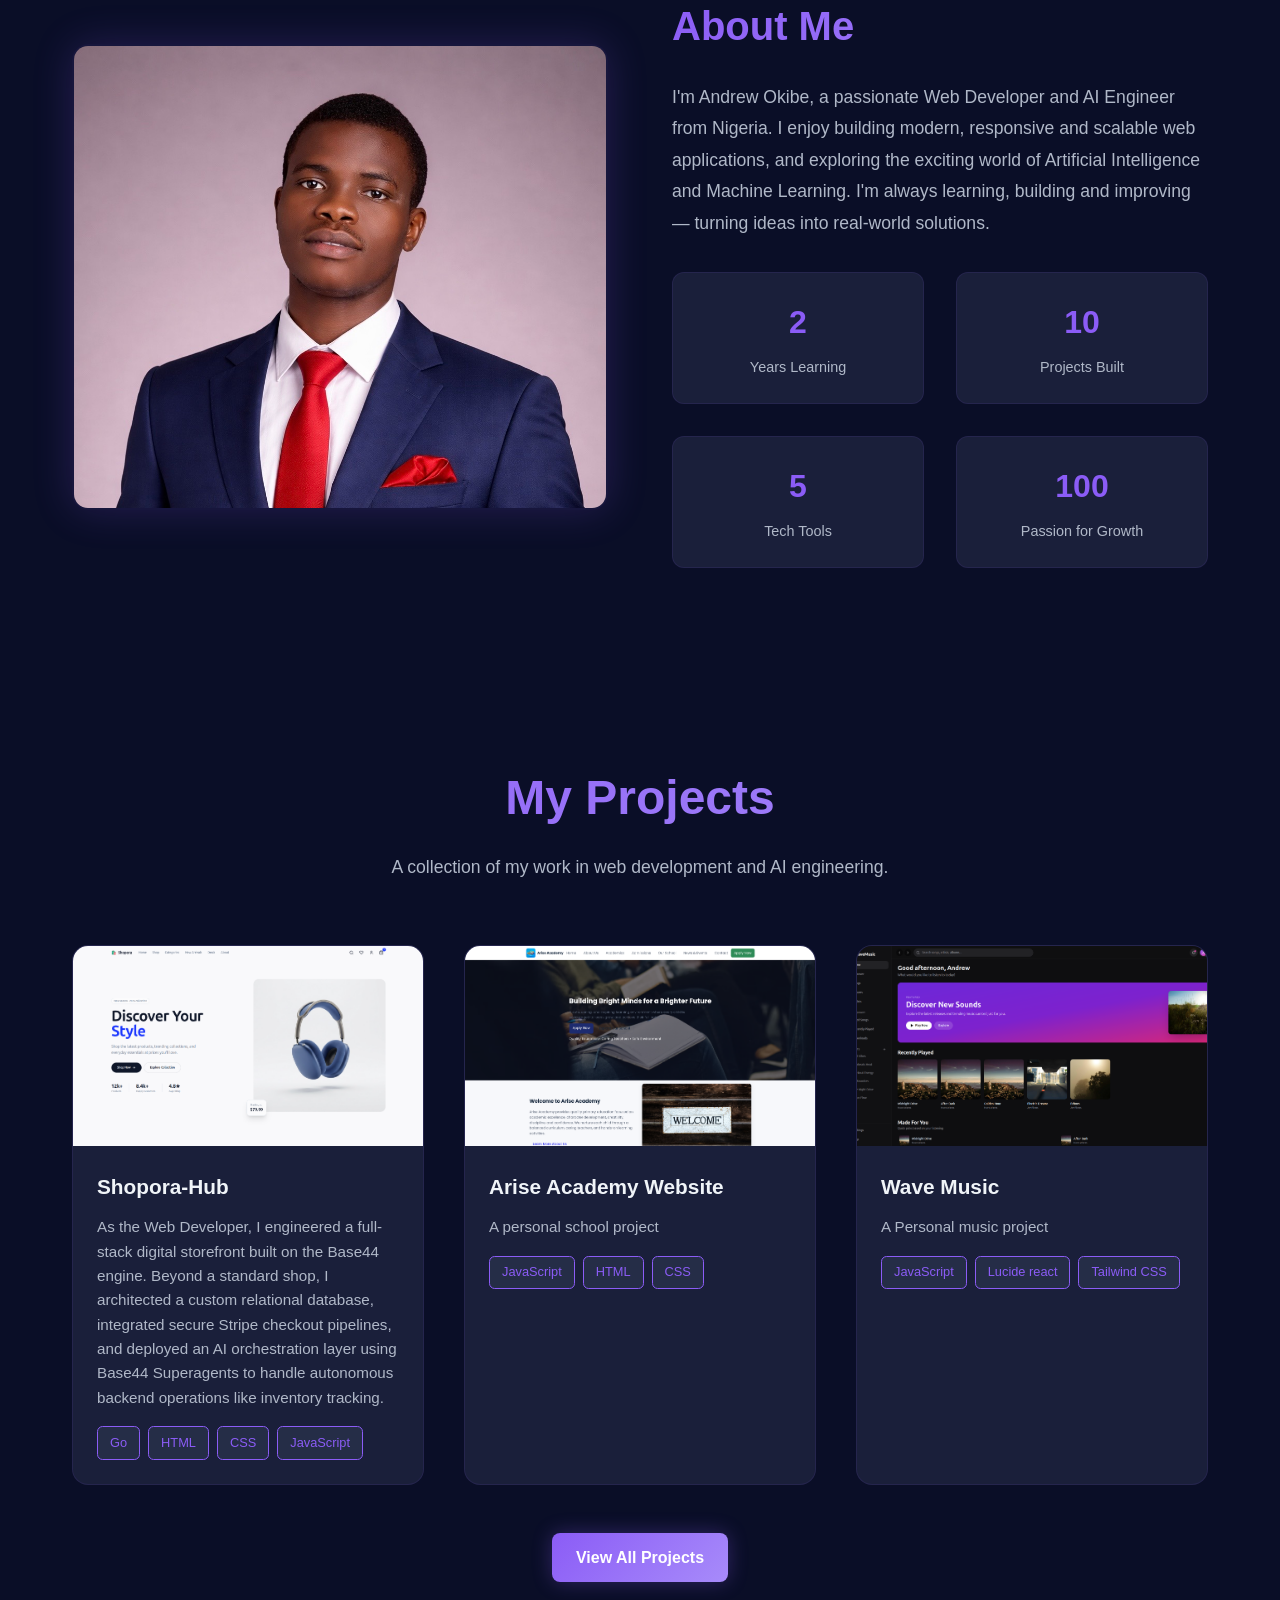
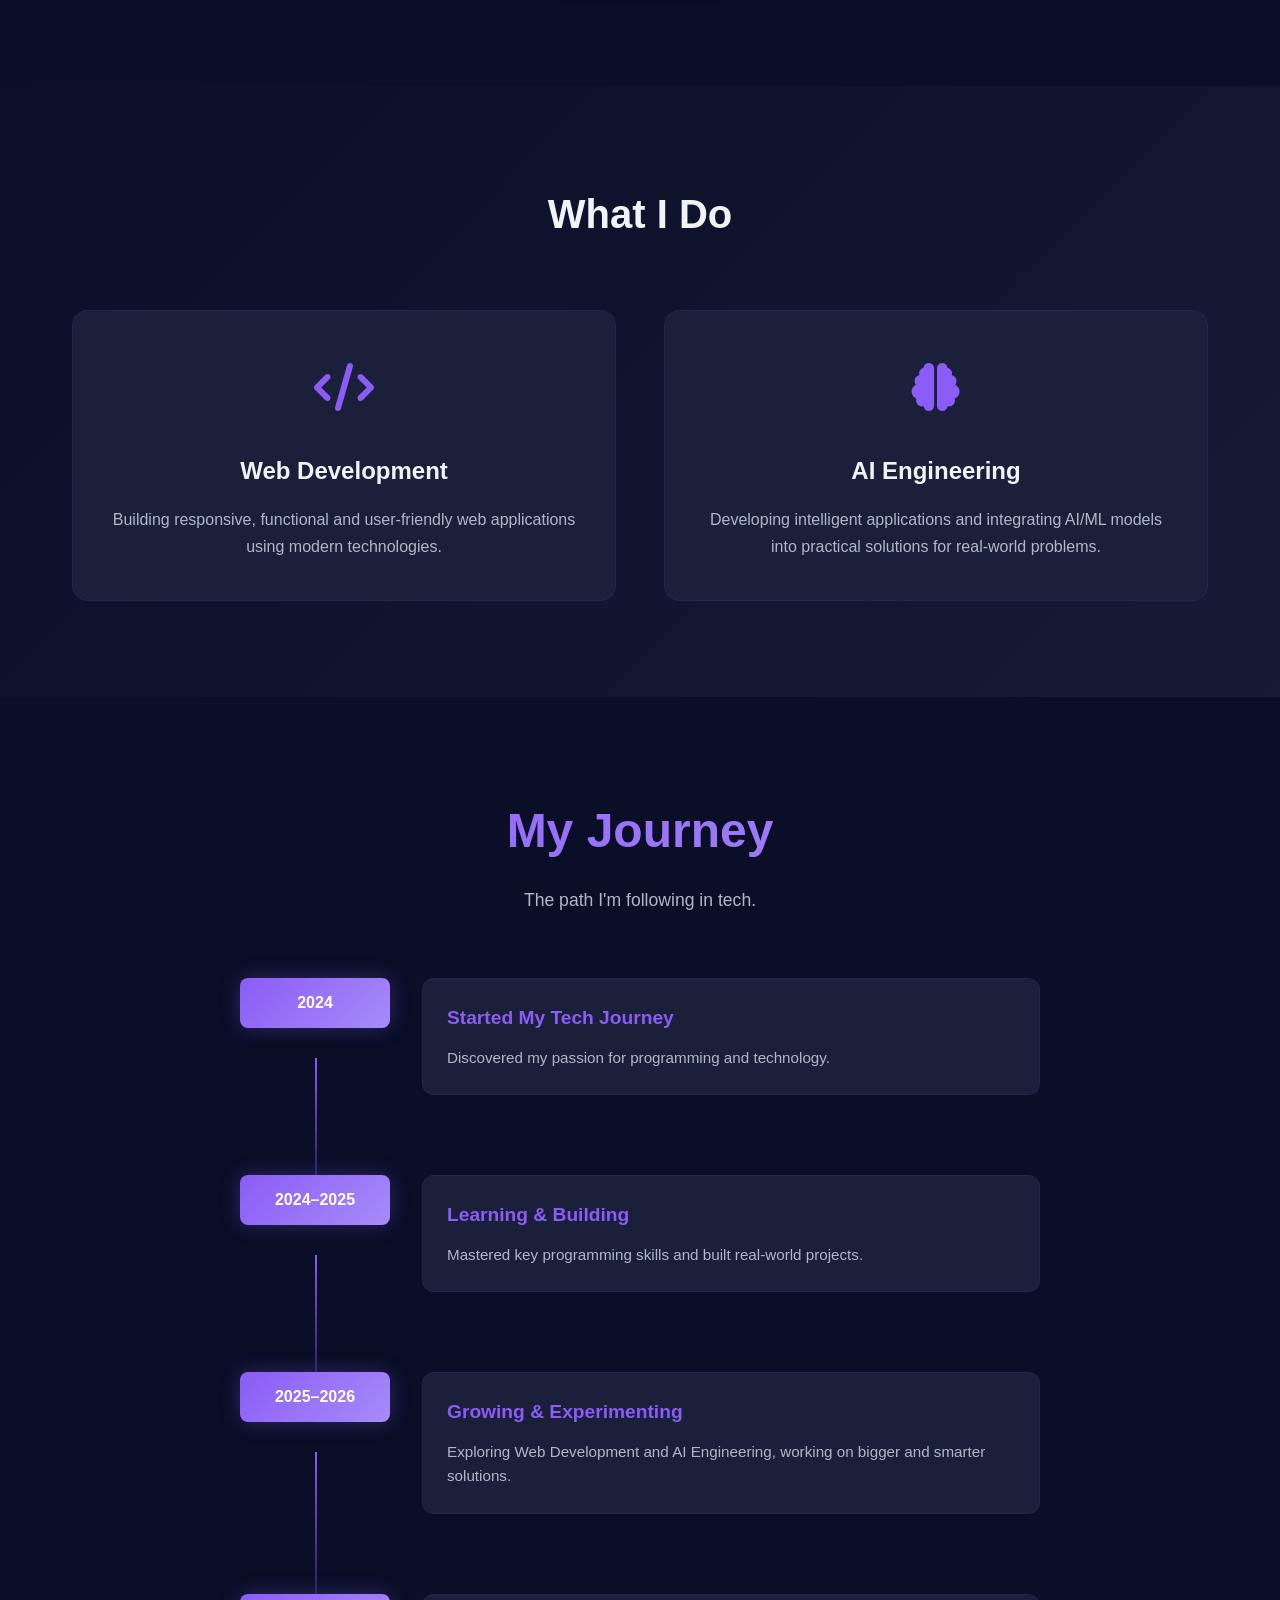
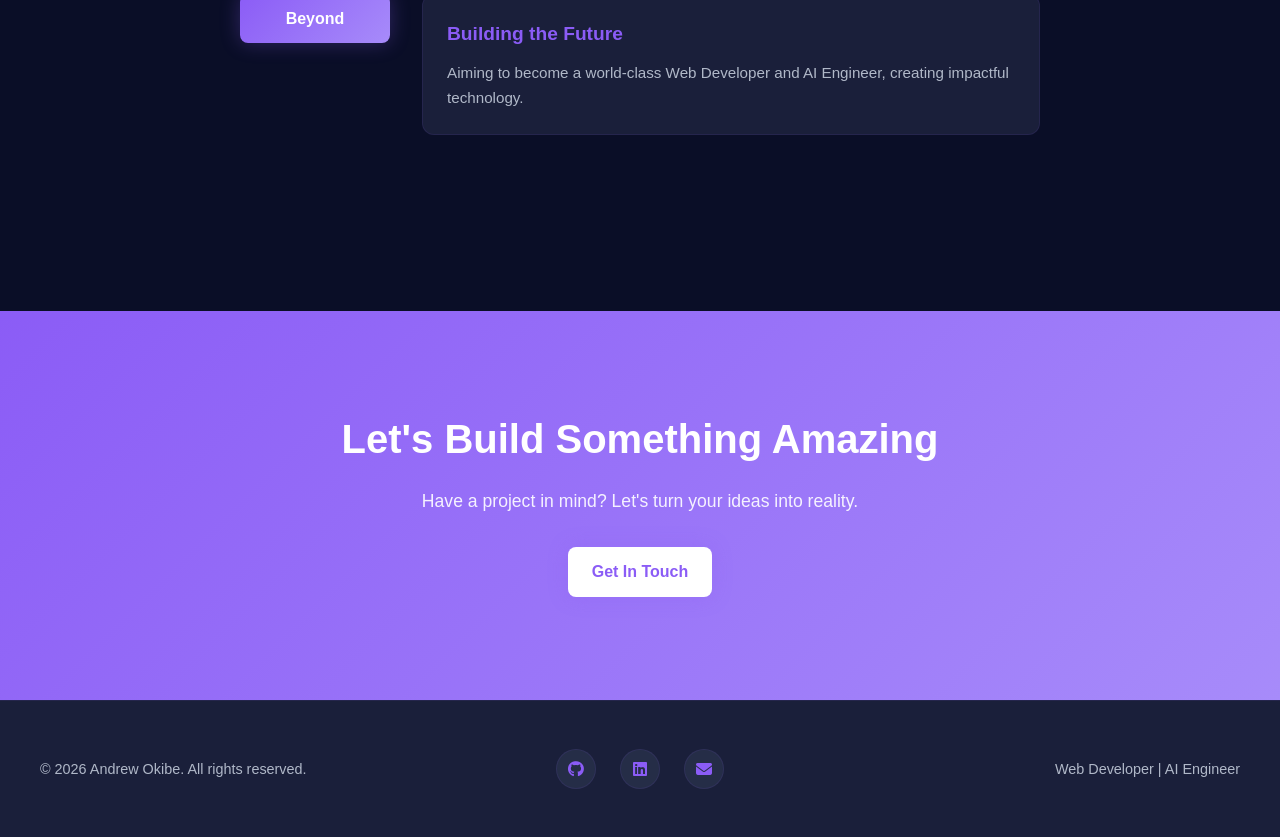
==== commit 2cfdb343: "file info" ====
--- a/index.html
+++ b/index.html
@@ -186,7 +186,7 @@
                     </div>
                     <div class="project-content">
                         <h3>Shopora-Hub</h3>
-                        <p>A personal e-commerce website</p>
+                        <p>As the Web Developer, I engineered a full-stack digital storefront built on the Base44 engine. Beyond a standard shop, I architected a custom relational database, integrated secure Stripe checkout pipelines, and deployed an AI orchestration layer using Base44 Superagents to handle autonomous backend operations like inventory tracking.</p>
                         <div class="project-tech">
                             <span class="tech-badge">Go</span>
                             <span class="tech-badge">HTML</span>
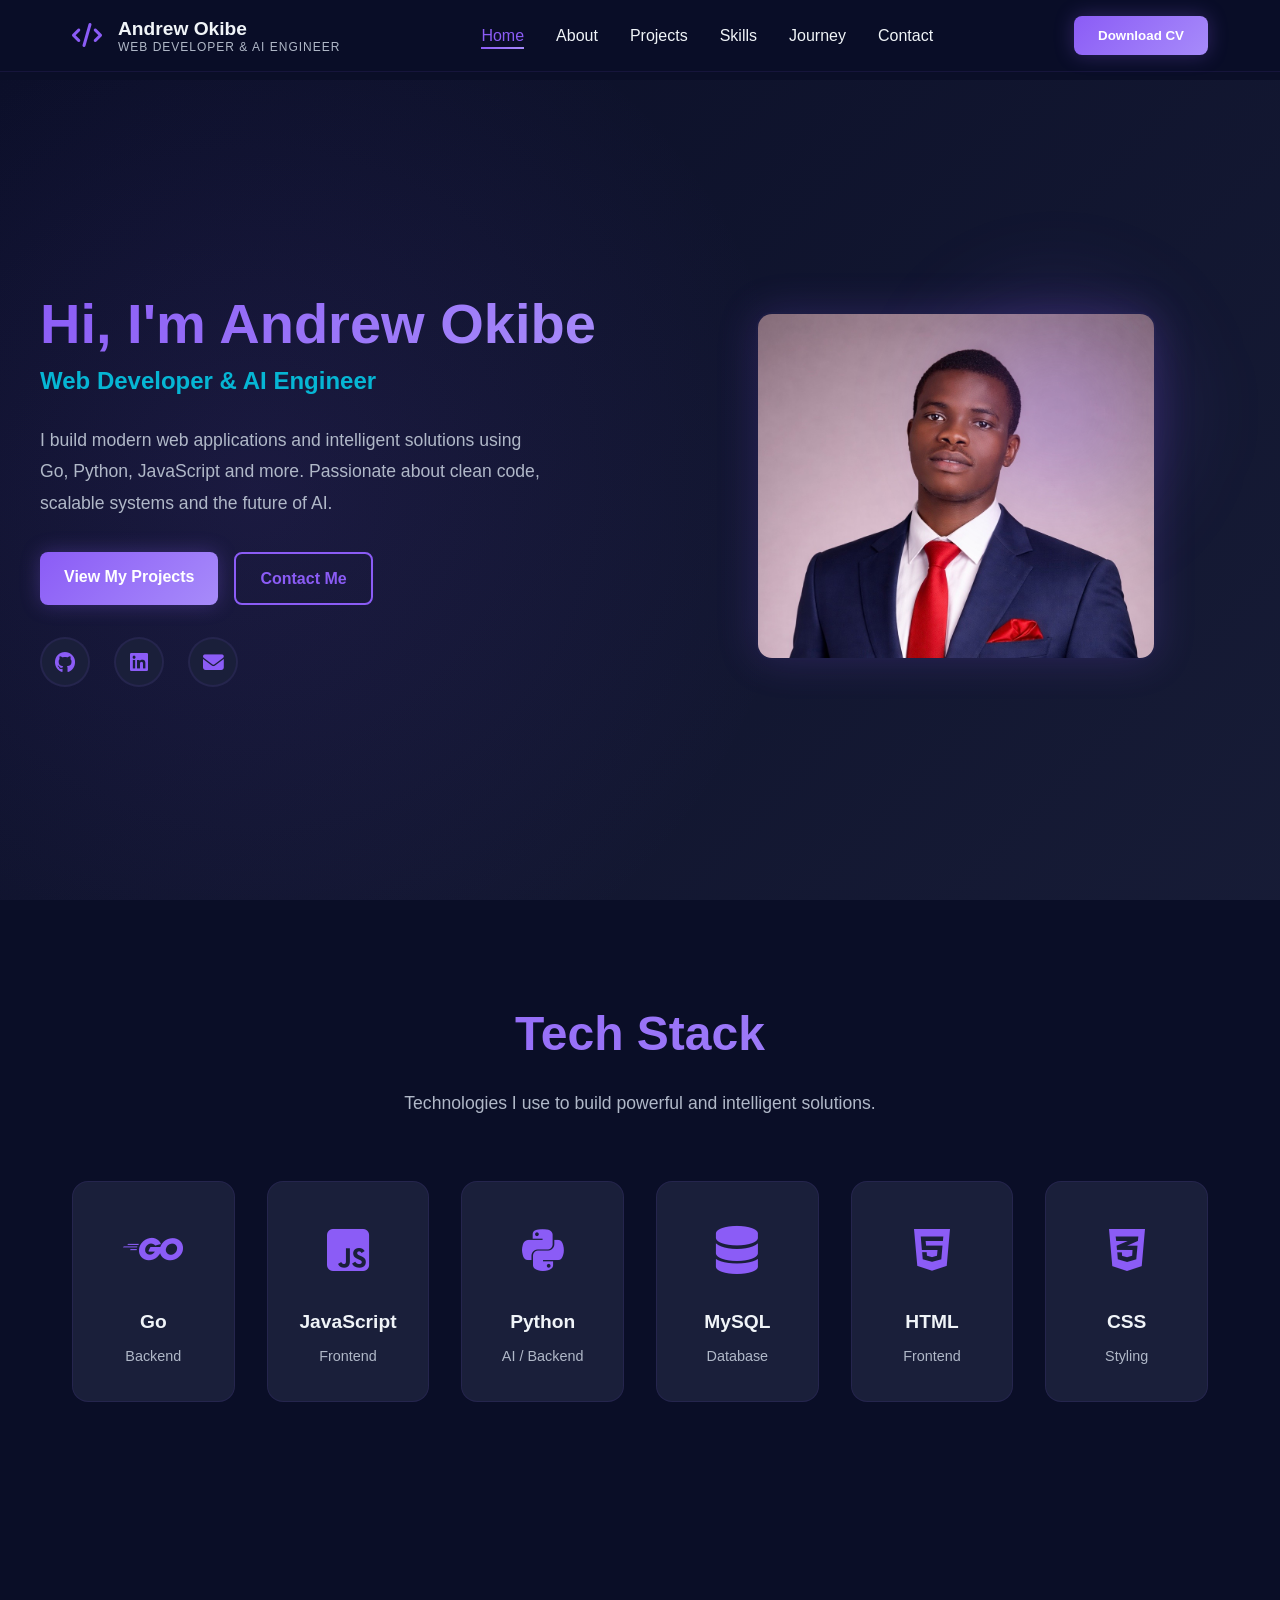
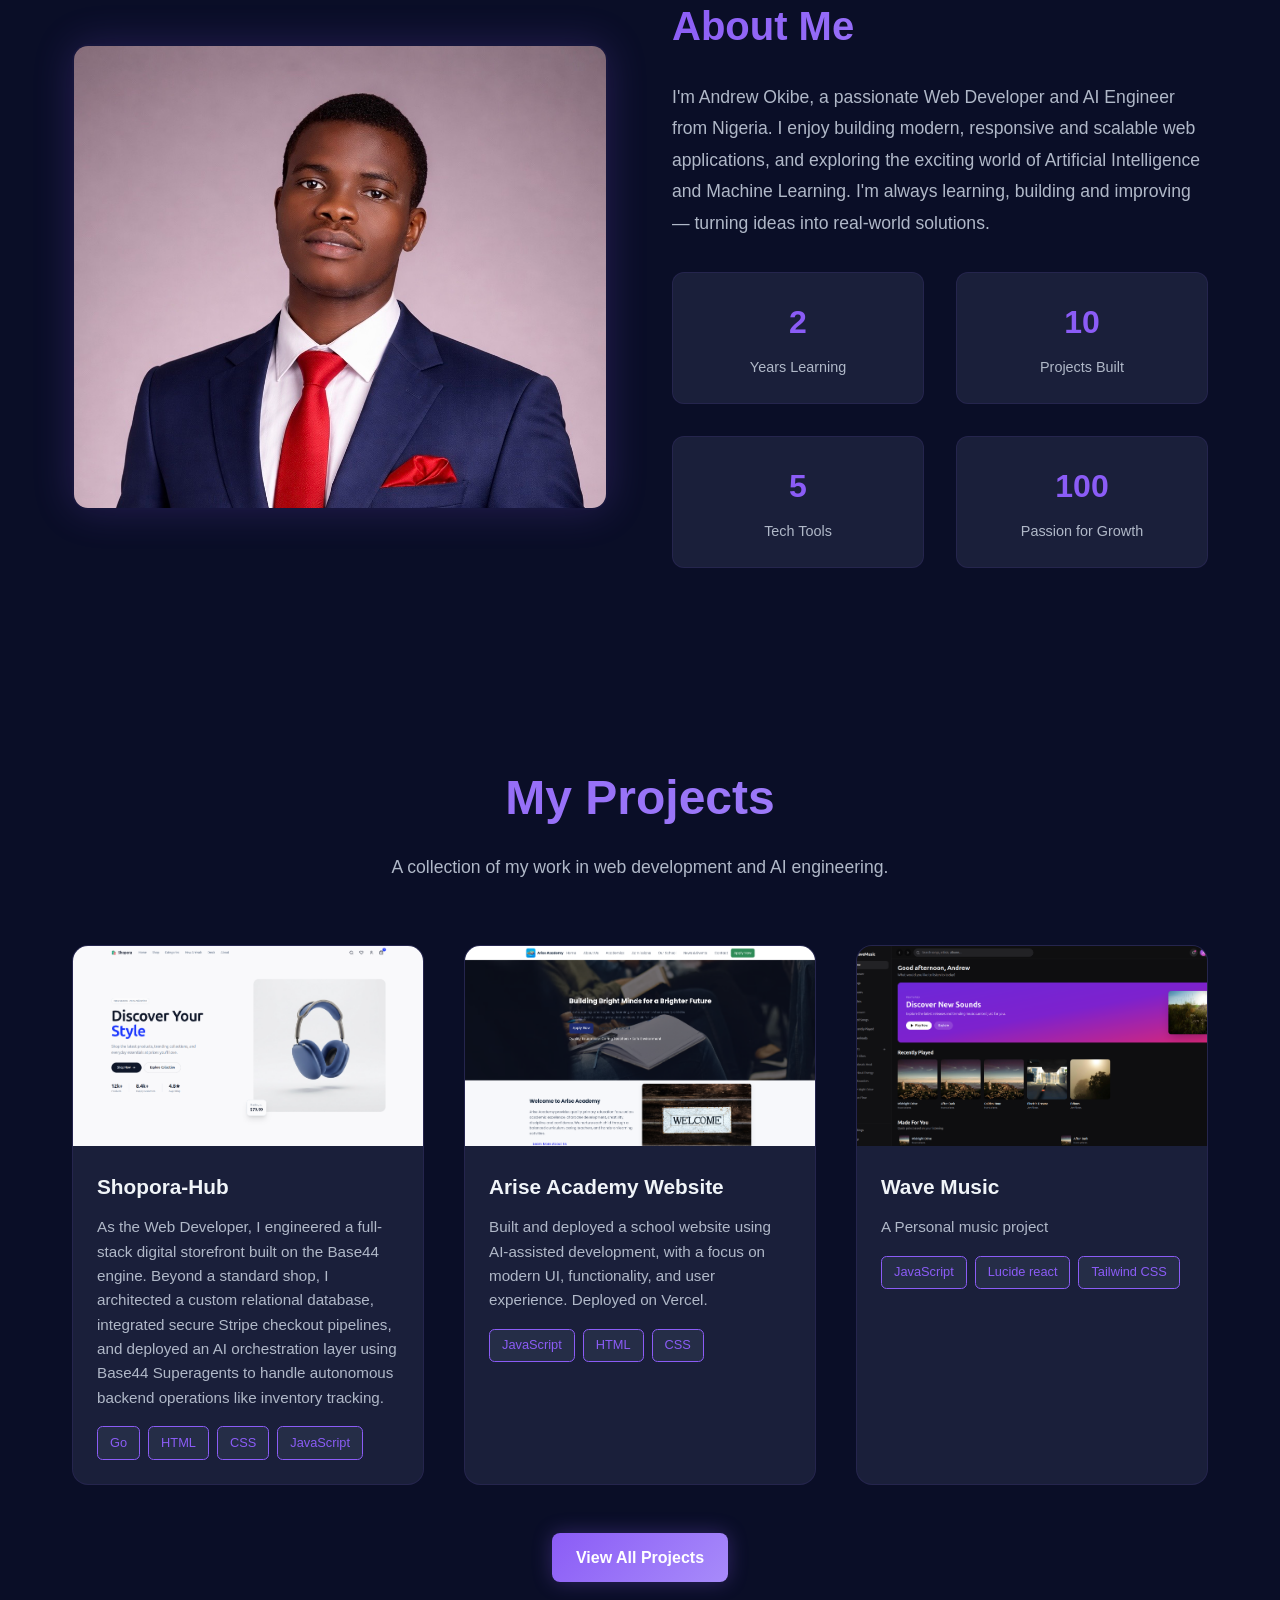
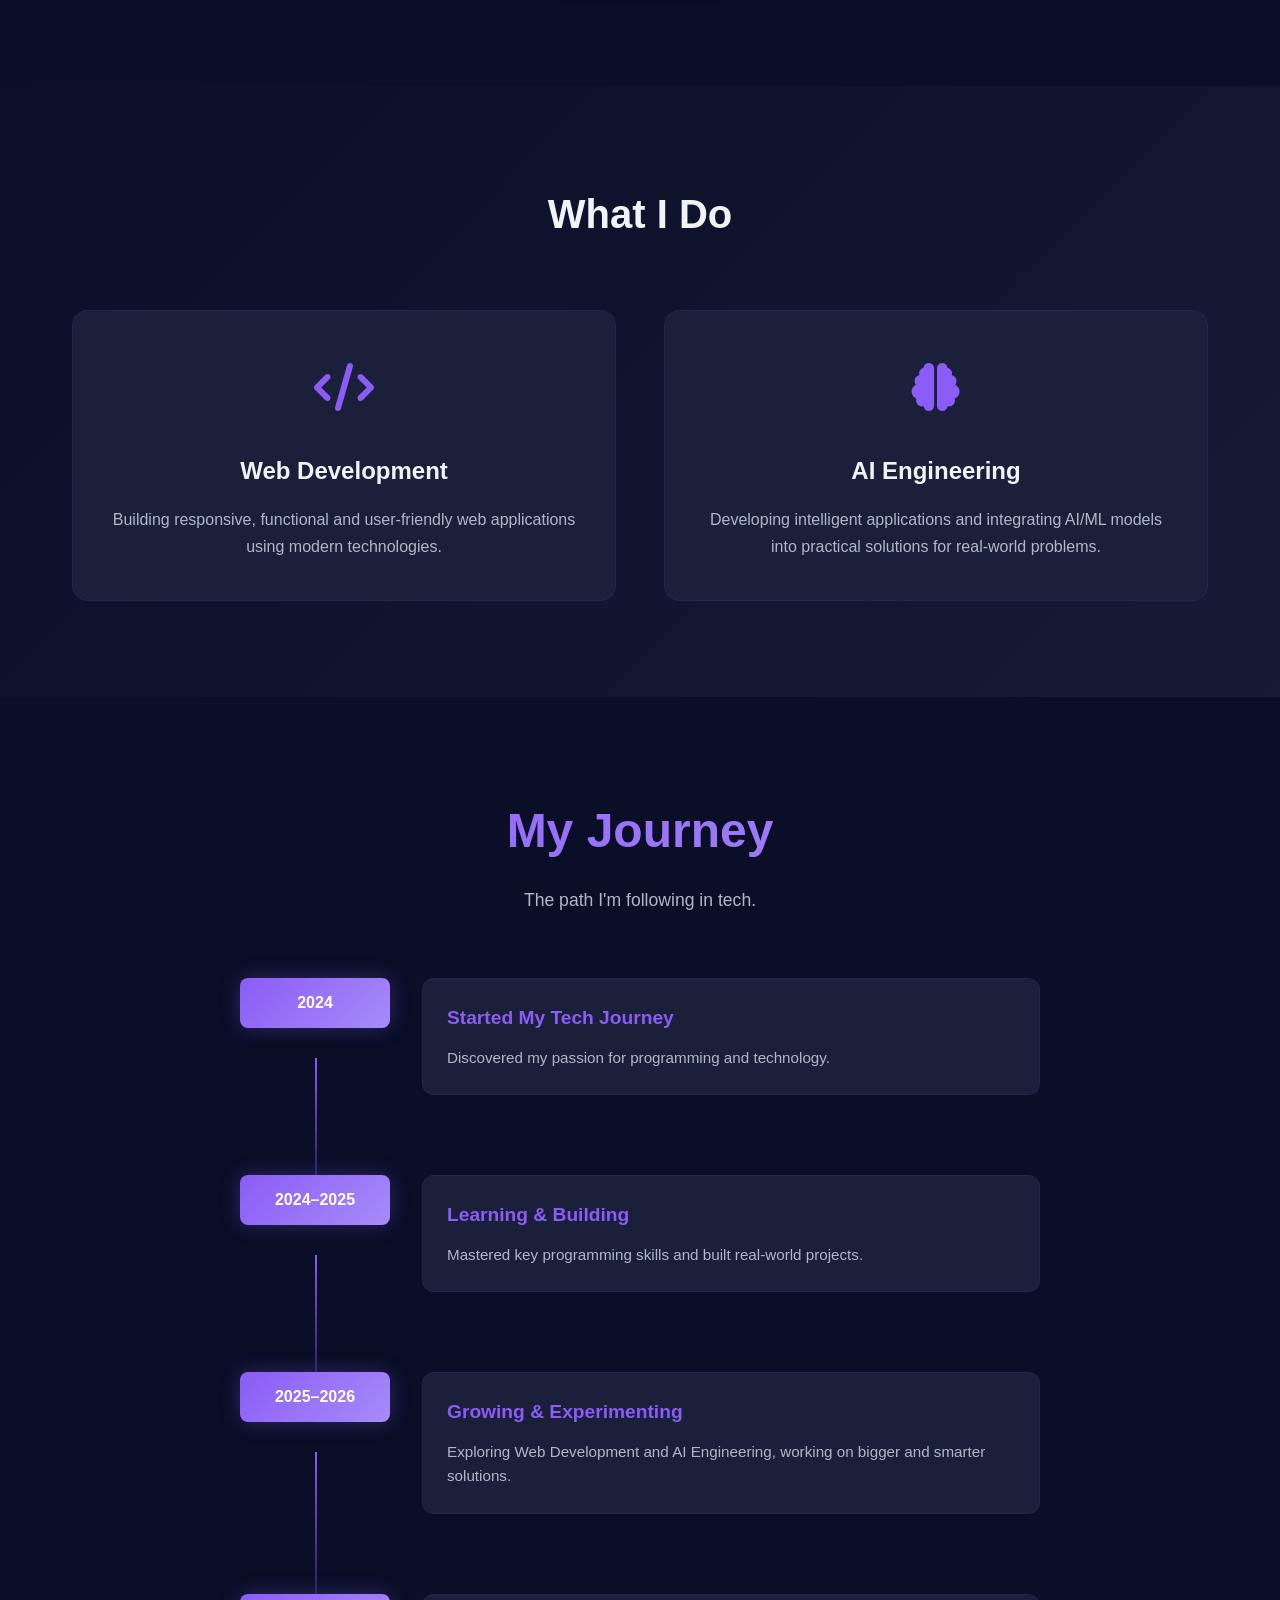
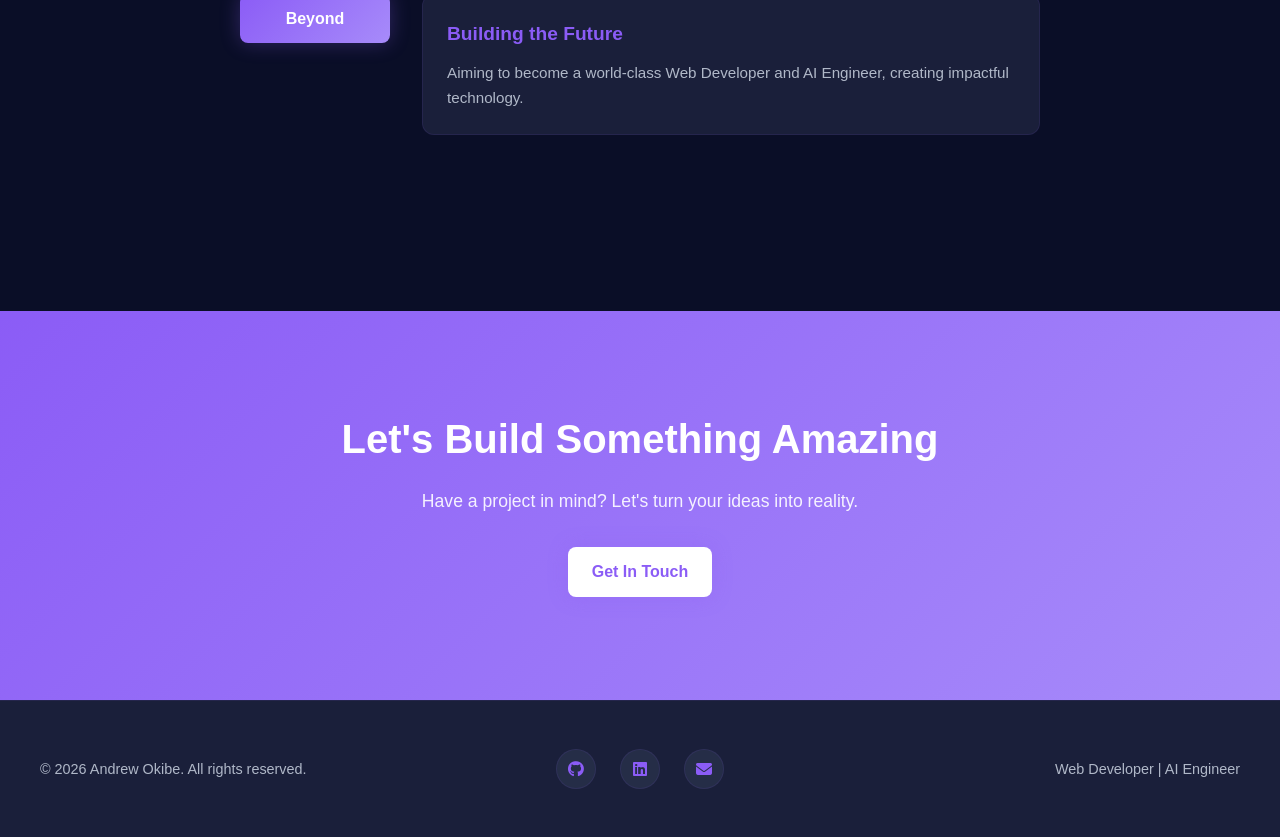
==== commit e73cf858: "file info" ====
--- a/index.html
+++ b/index.html
@@ -205,7 +205,7 @@
                     </div>
                     <div class="project-content">
                         <h3>Arise Academy Website</h3>
-                        <p>A personal school project</p>
+                        <p>Built and deployed a school website using AI-assisted development, with a focus on modern UI, functionality, and user experience. Deployed on Vercel.</p>
                         <div class="project-tech">
                             <span class="tech-badge">JavaScript</span>
                             <span class="tech-badge">HTML</span>
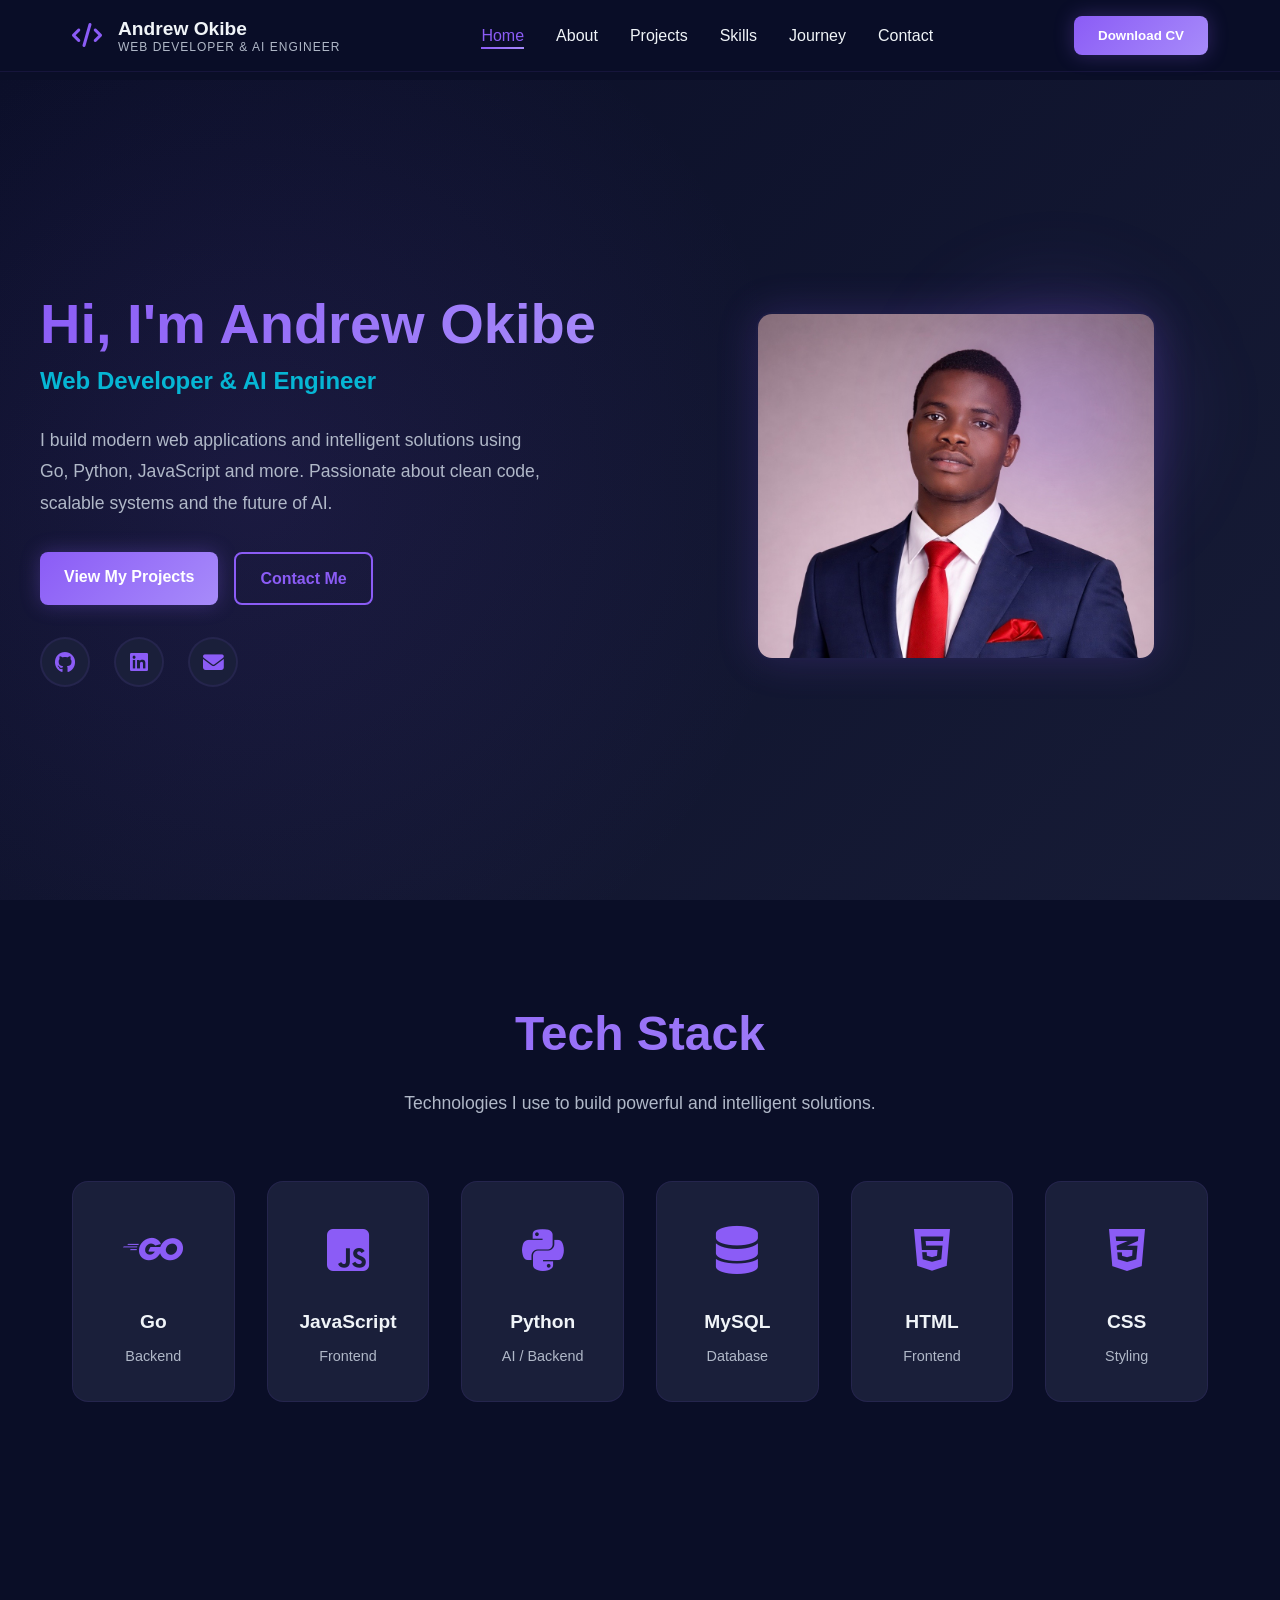
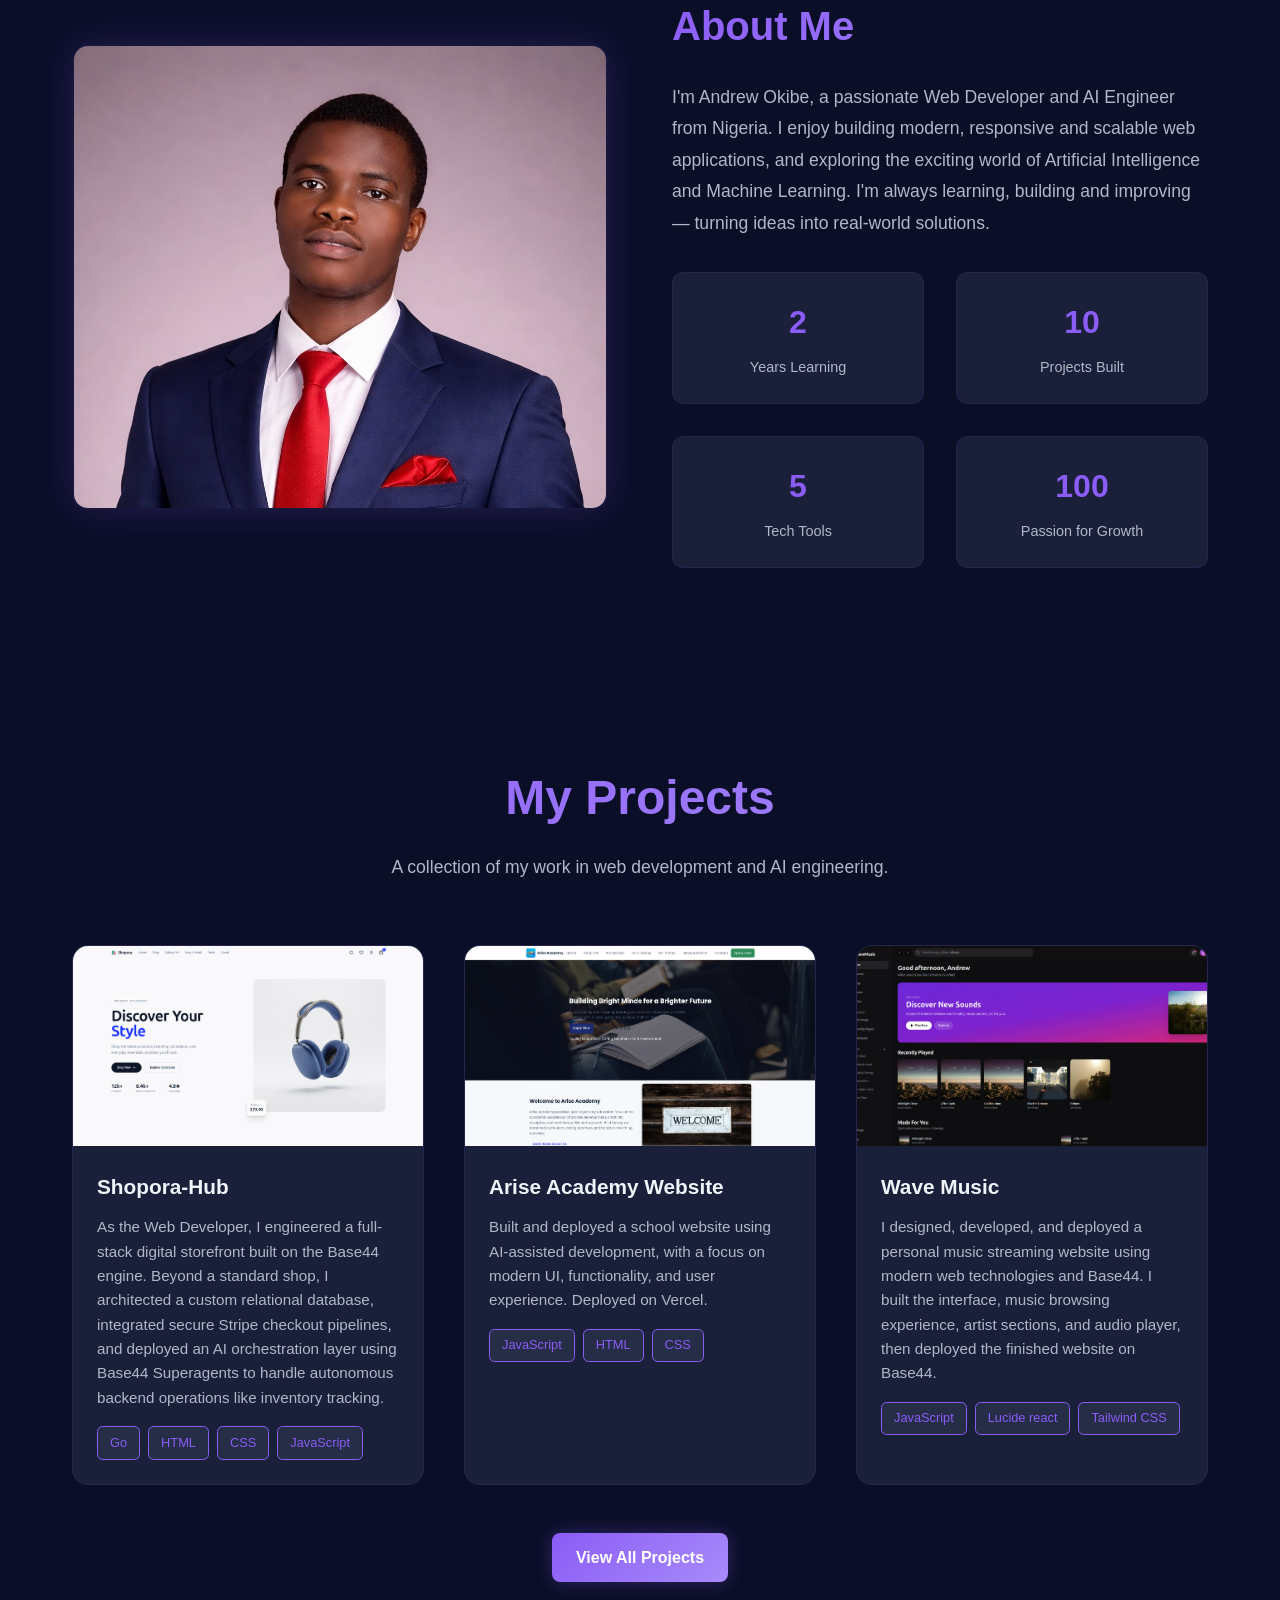
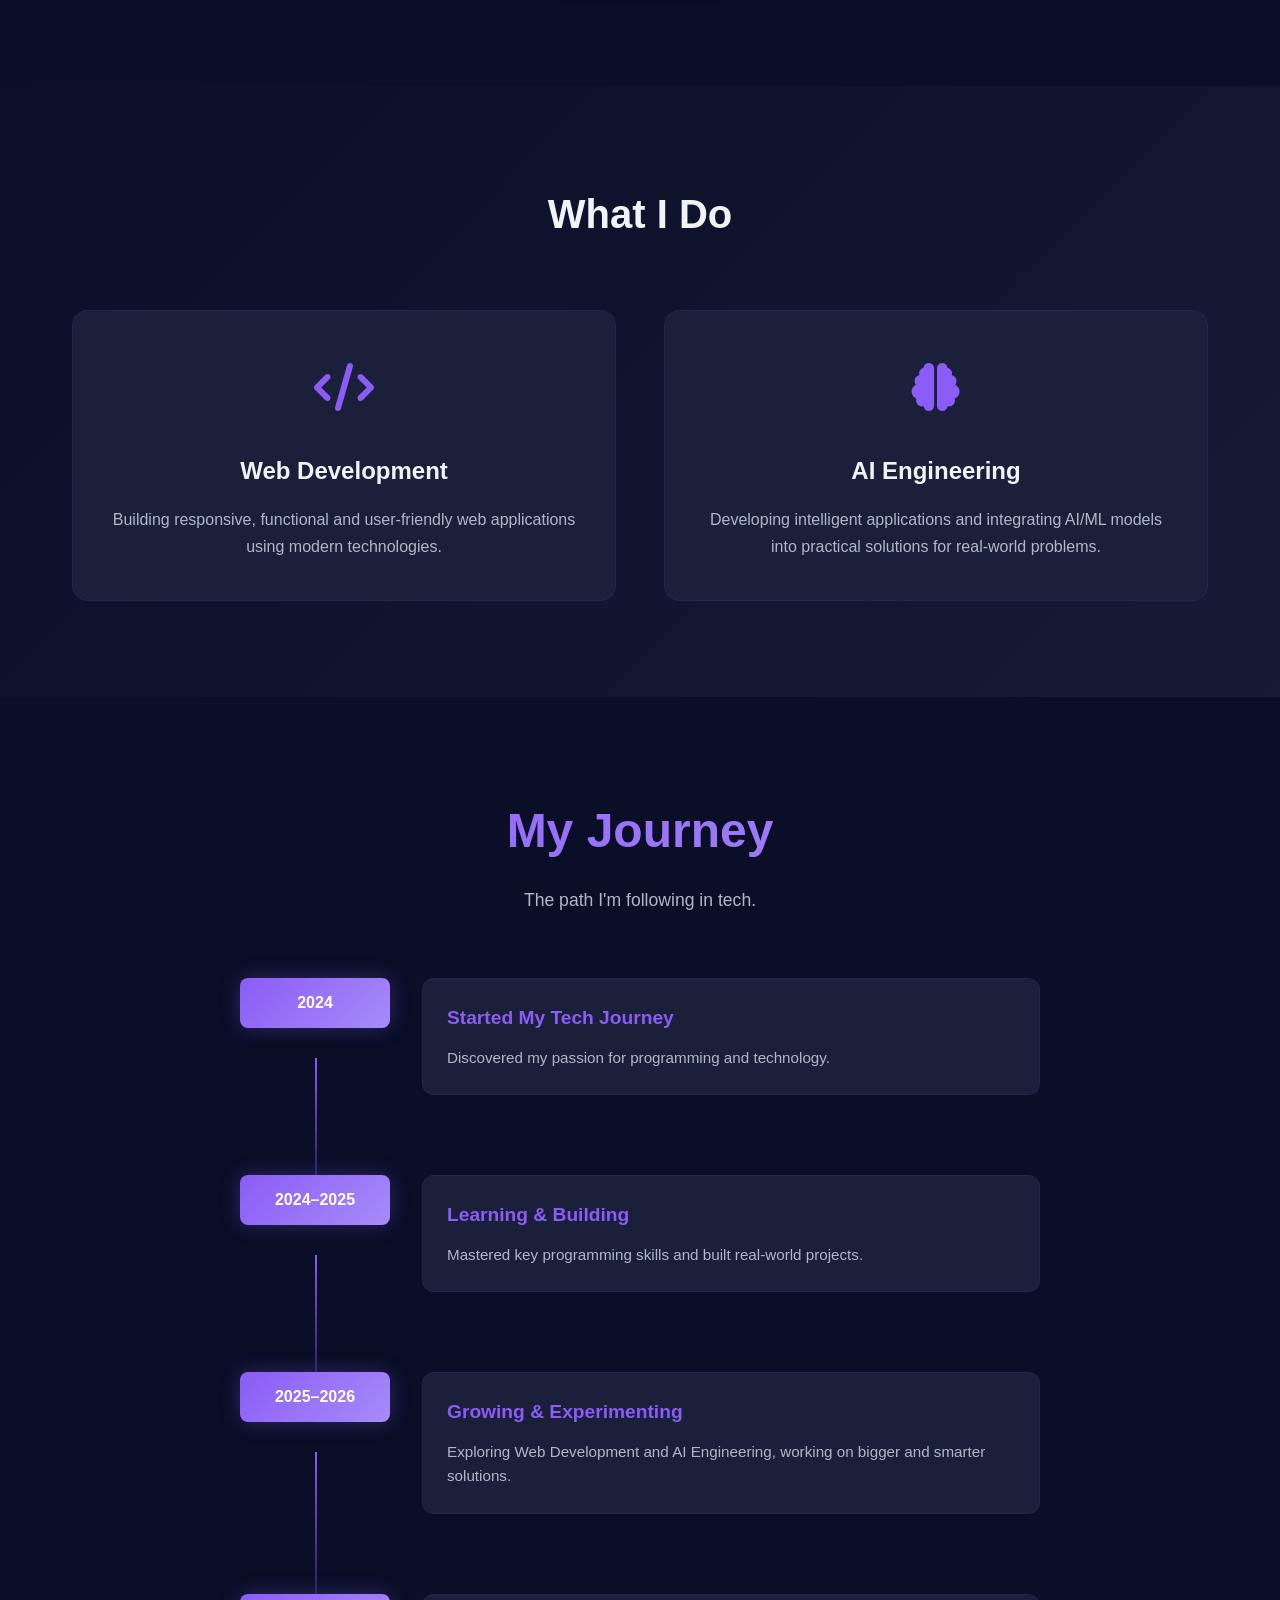
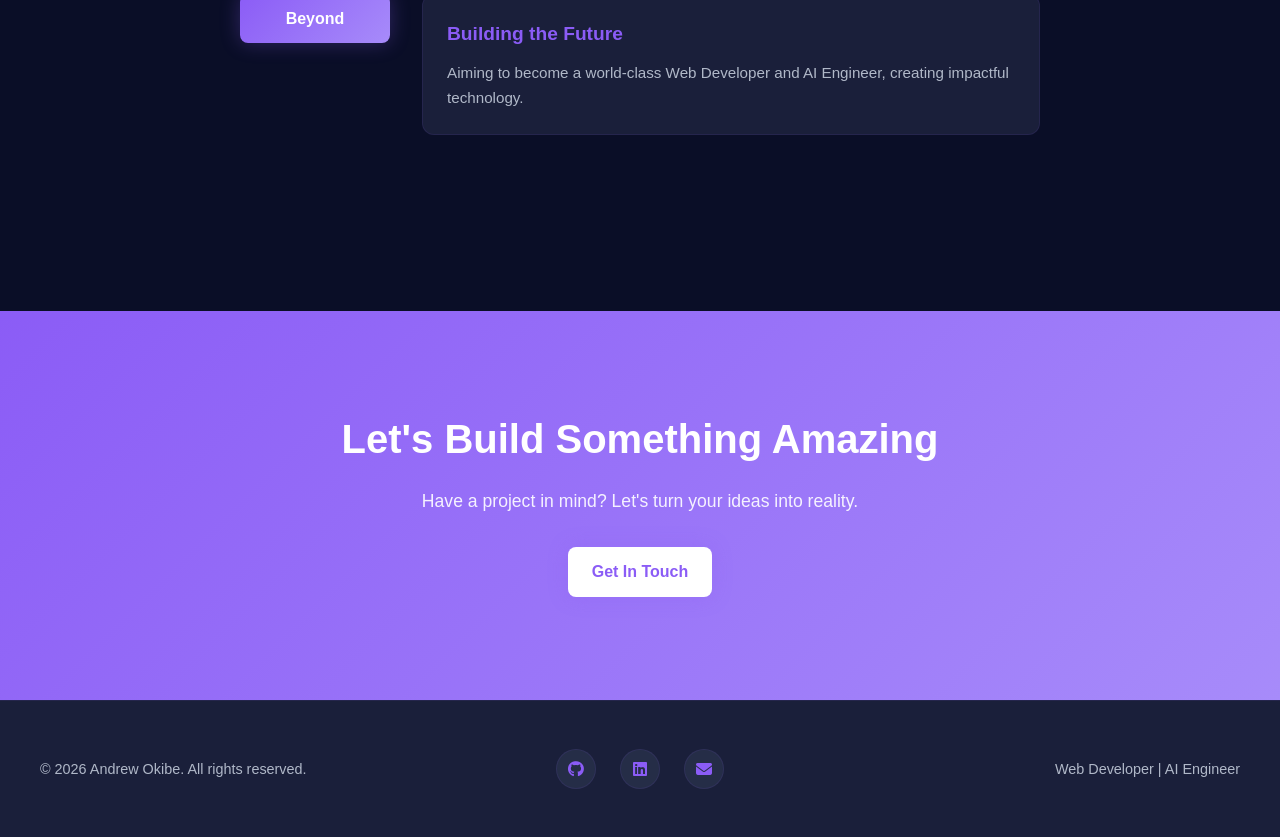
==== commit 36c607fa: "file info" ====
--- a/index.html
+++ b/index.html
@@ -223,7 +223,7 @@
                     </div>
                     <div class="project-content">
                         <h3>Wave Music</h3>
-                        <p>A Personal music project</p>
+                        <p>I designed, developed, and deployed a personal music streaming website using modern web technologies and Base44. I built the interface, music browsing experience, artist sections, and audio player, then deployed the finished website on Base44.</p>
                         <div class="project-tech">
                             <span class="tech-badge">JavaScript</span>
                             <span class="tech-badge">Lucide react</span>
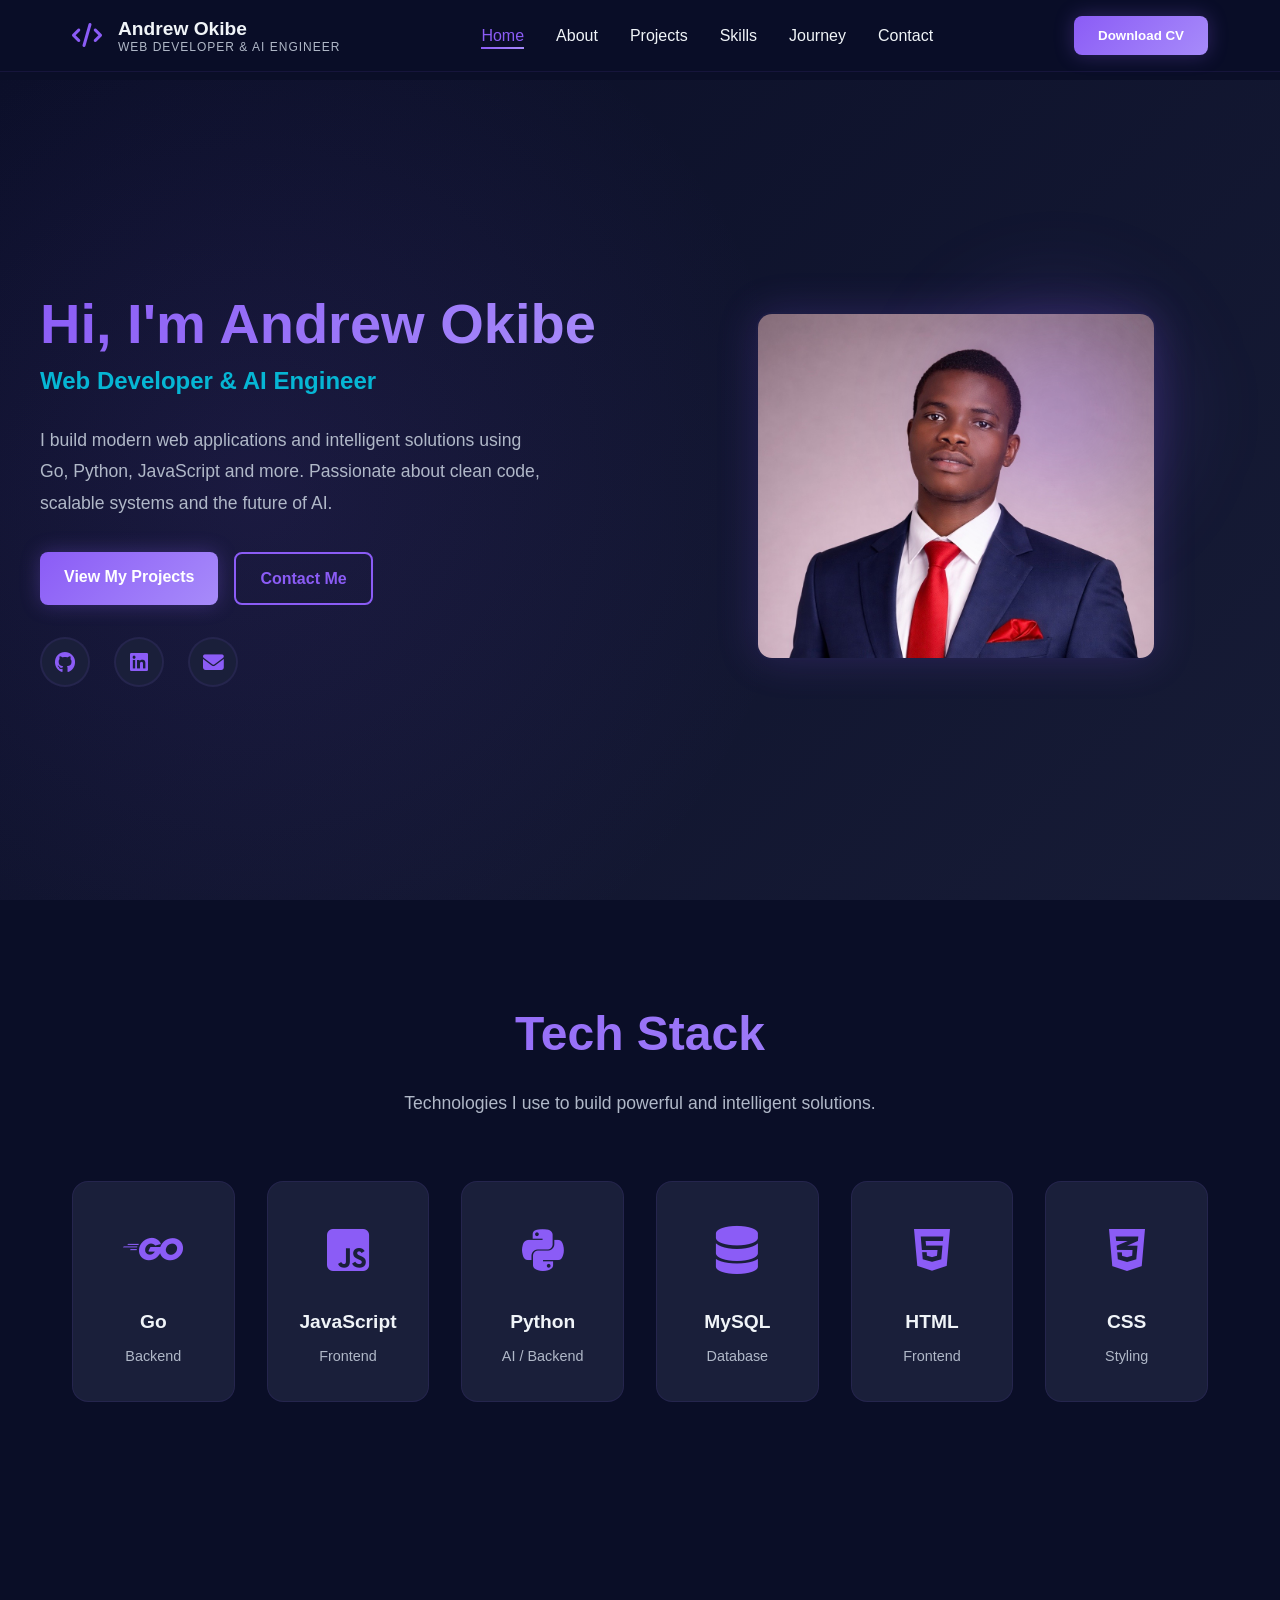
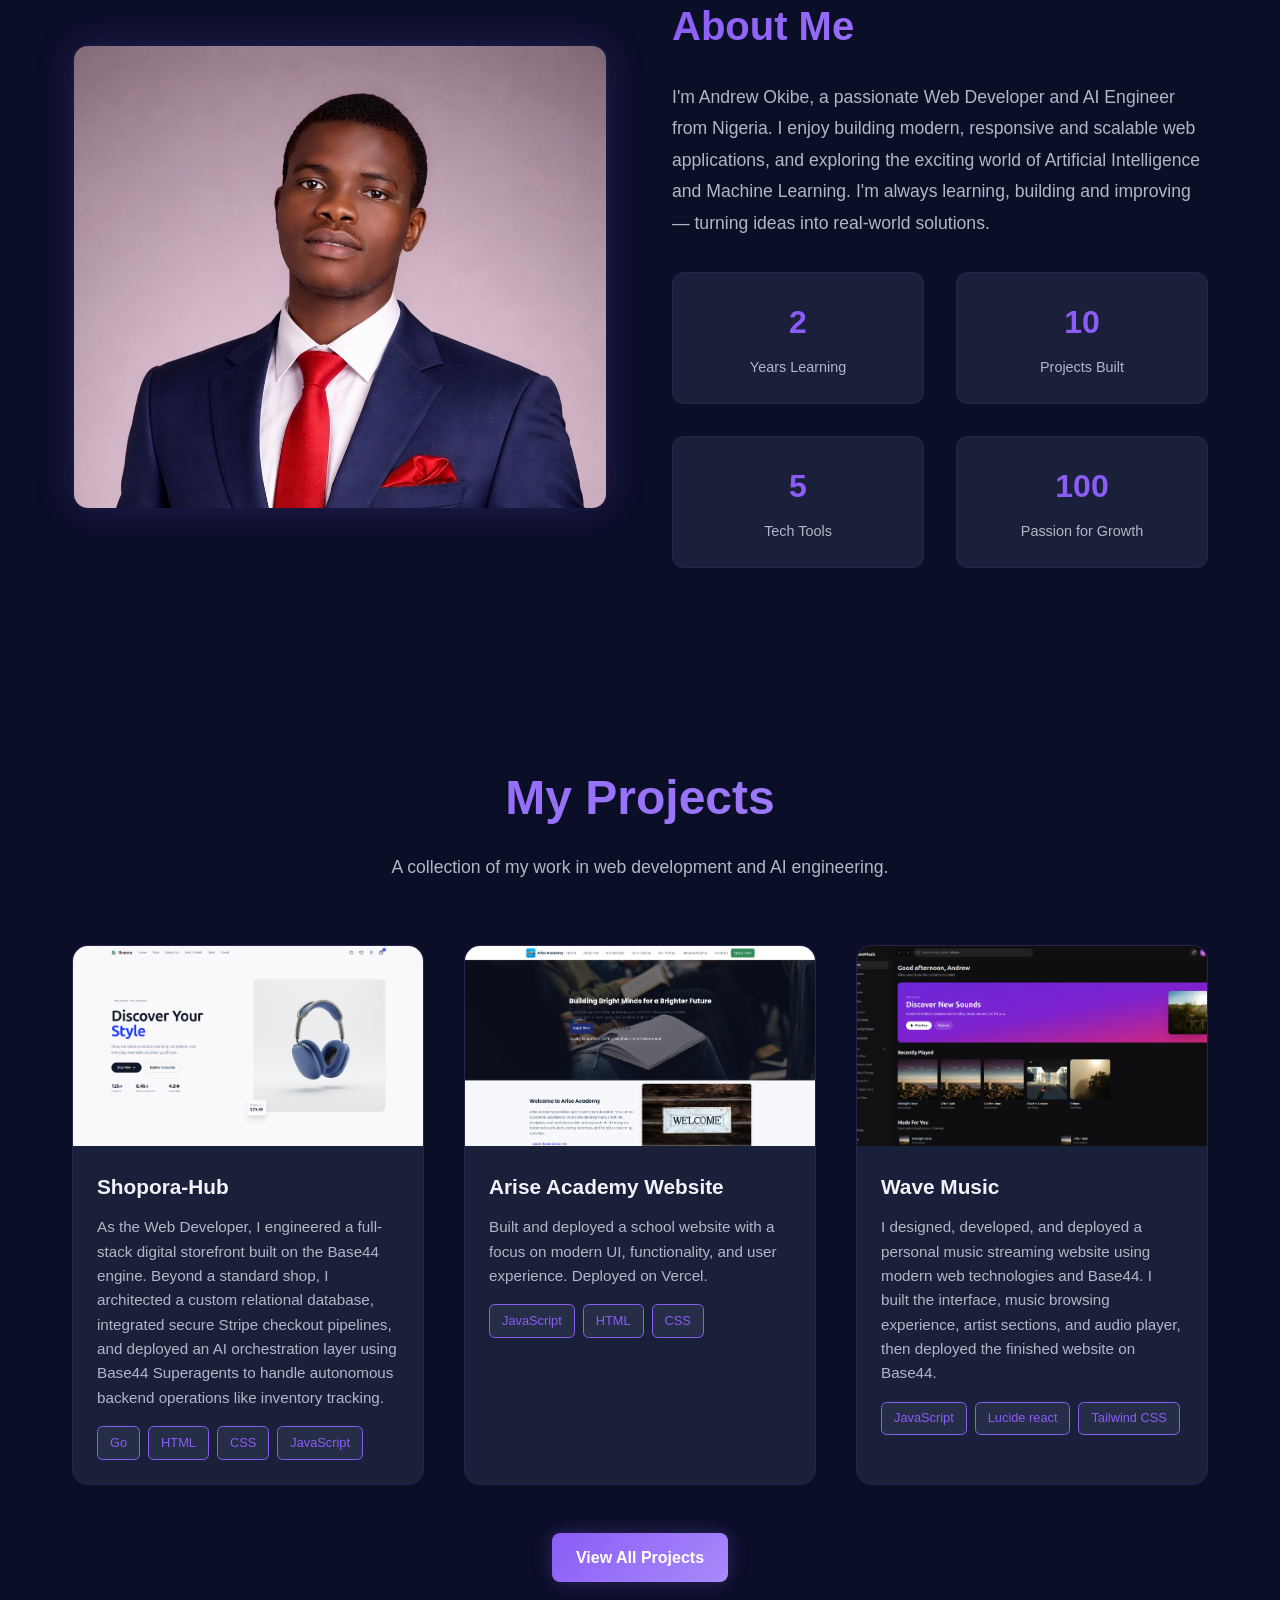
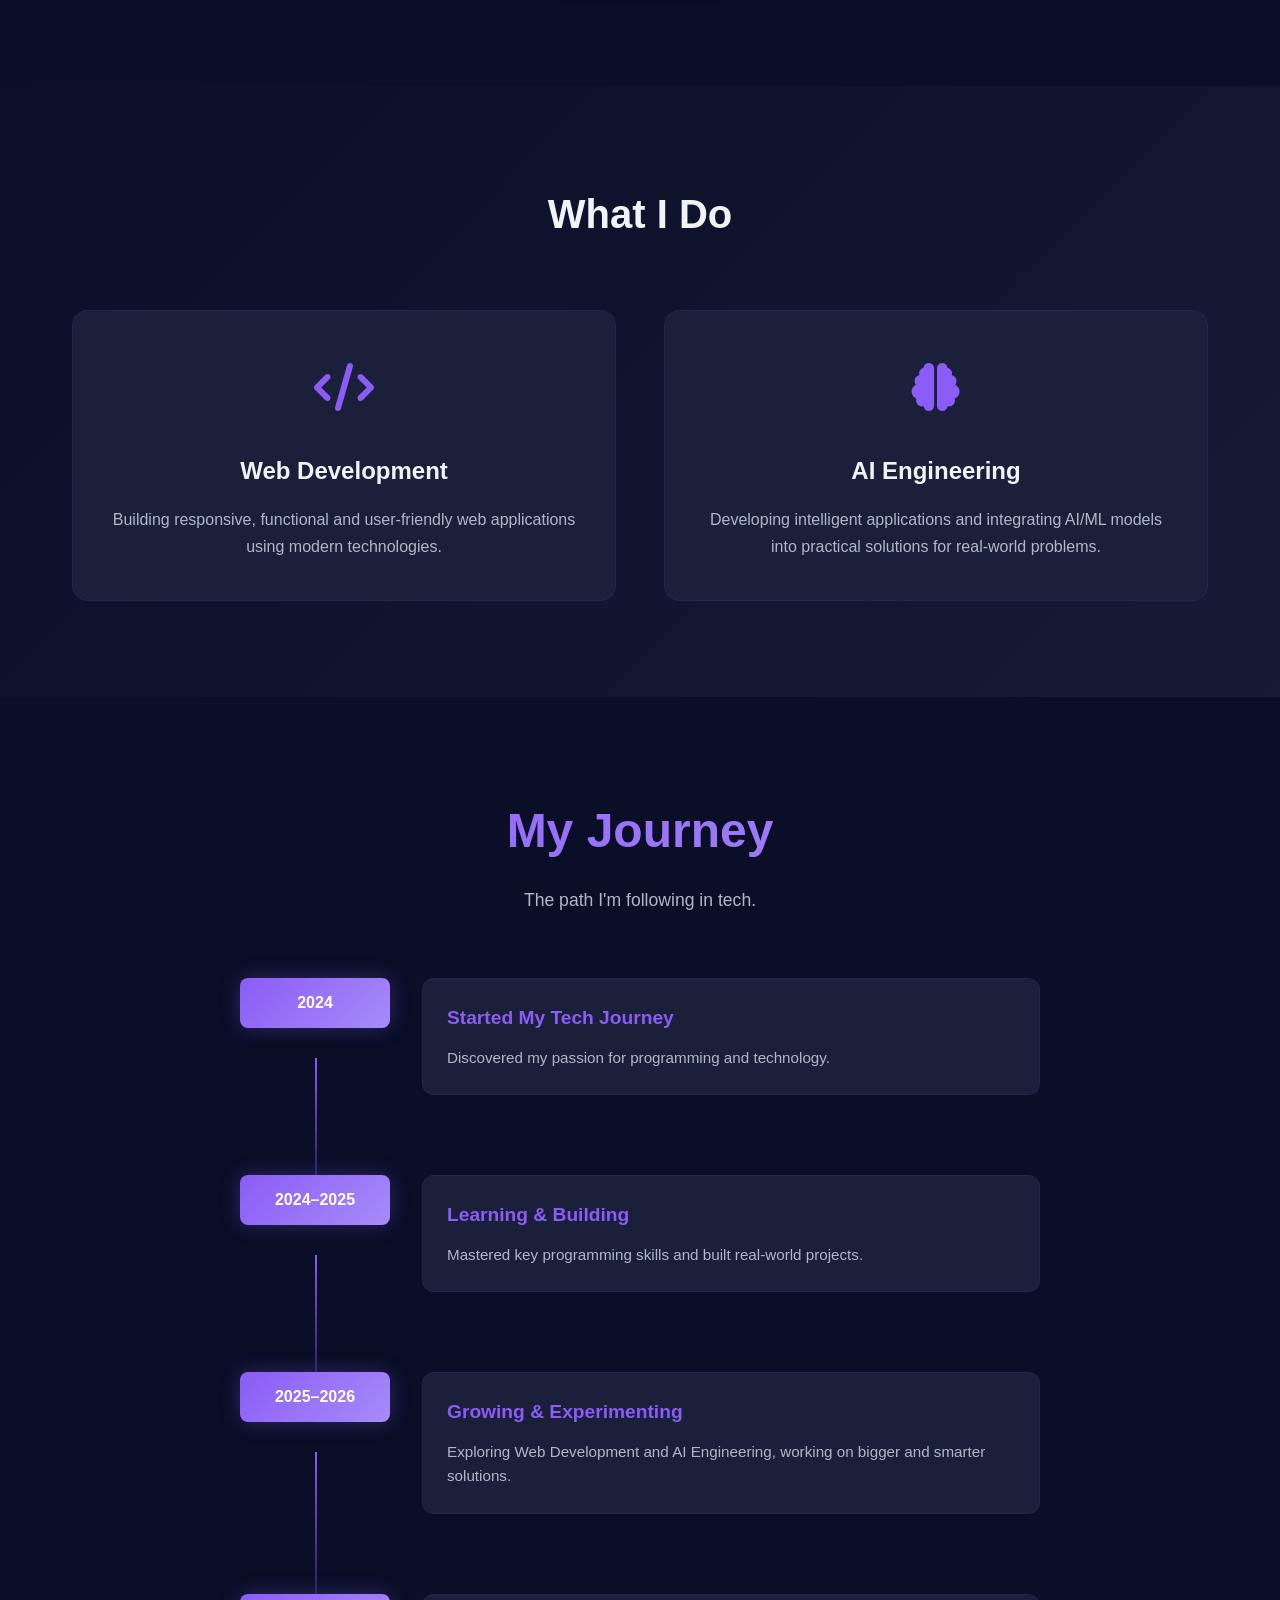
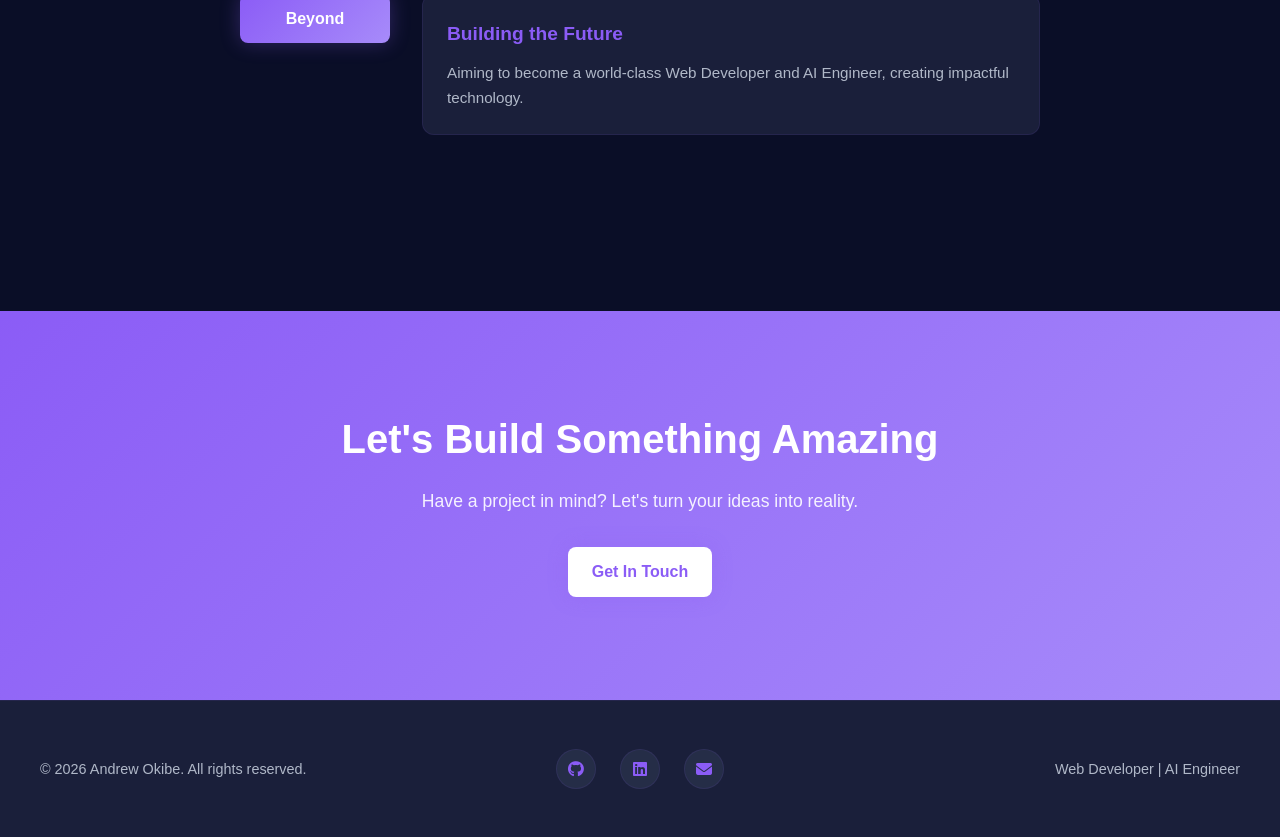
==== commit 6603ecdc: "file info" ====
--- a/index.html
+++ b/index.html
@@ -205,7 +205,7 @@
                     </div>
                     <div class="project-content">
                         <h3>Arise Academy Website</h3>
-                        <p>Built and deployed a school website using AI-assisted development, with a focus on modern UI, functionality, and user experience. Deployed on Vercel.</p>
+                        <p>Built and deployed a school website with a focus on modern UI, functionality, and user experience. Deployed on Vercel.</p>
                         <div class="project-tech">
                             <span class="tech-badge">JavaScript</span>
                             <span class="tech-badge">HTML</span>
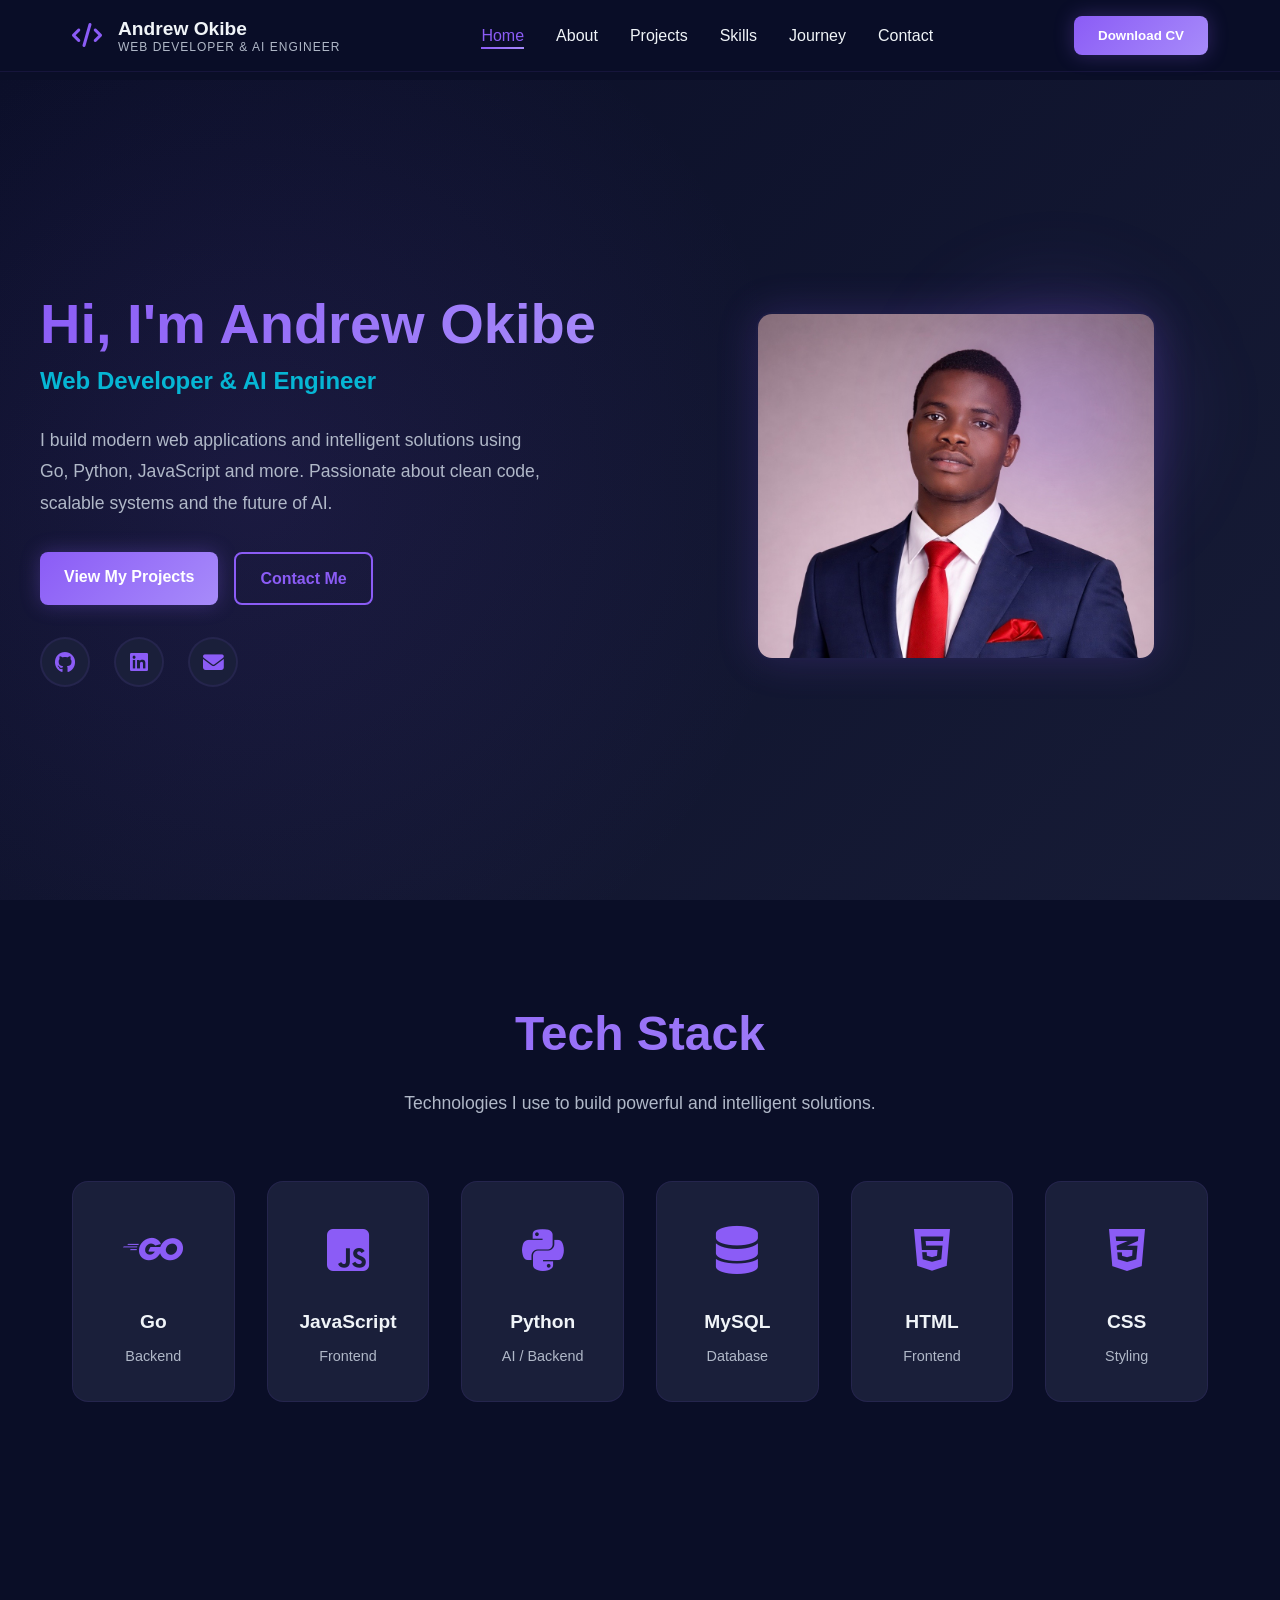
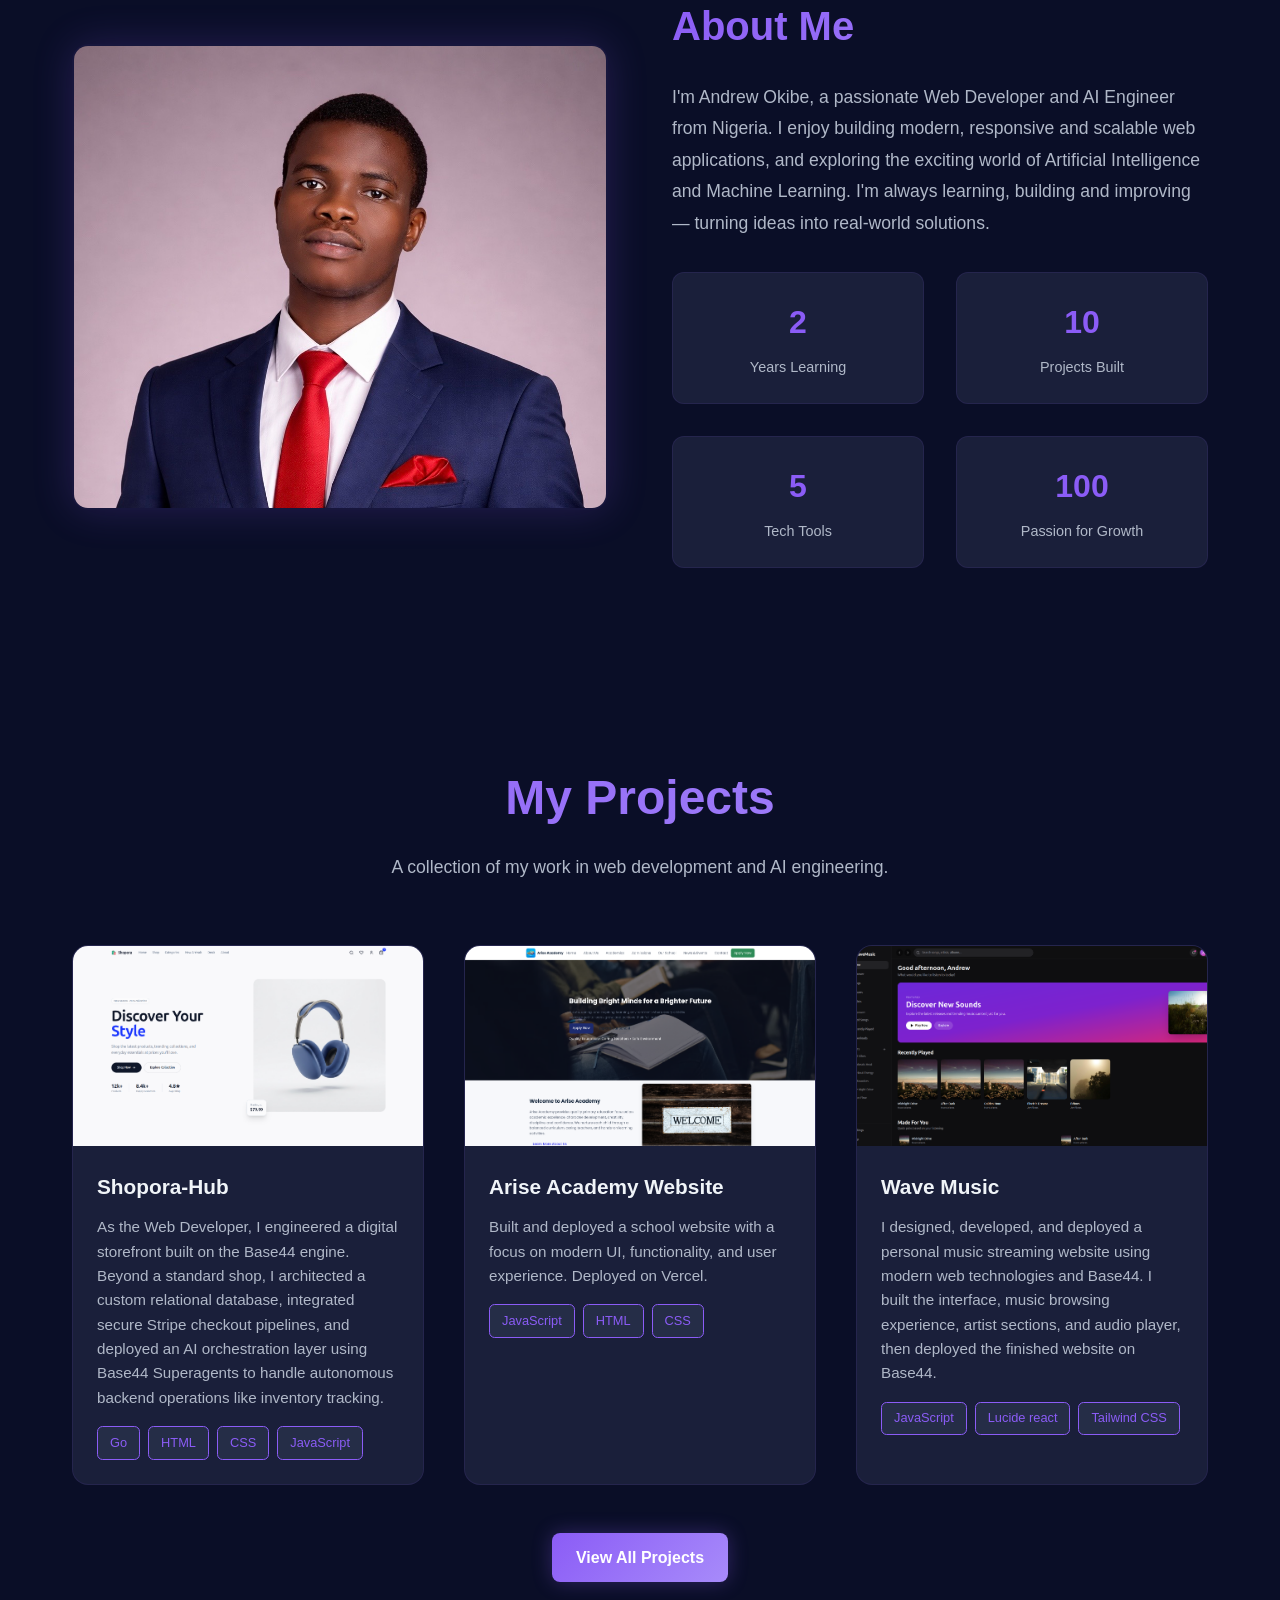
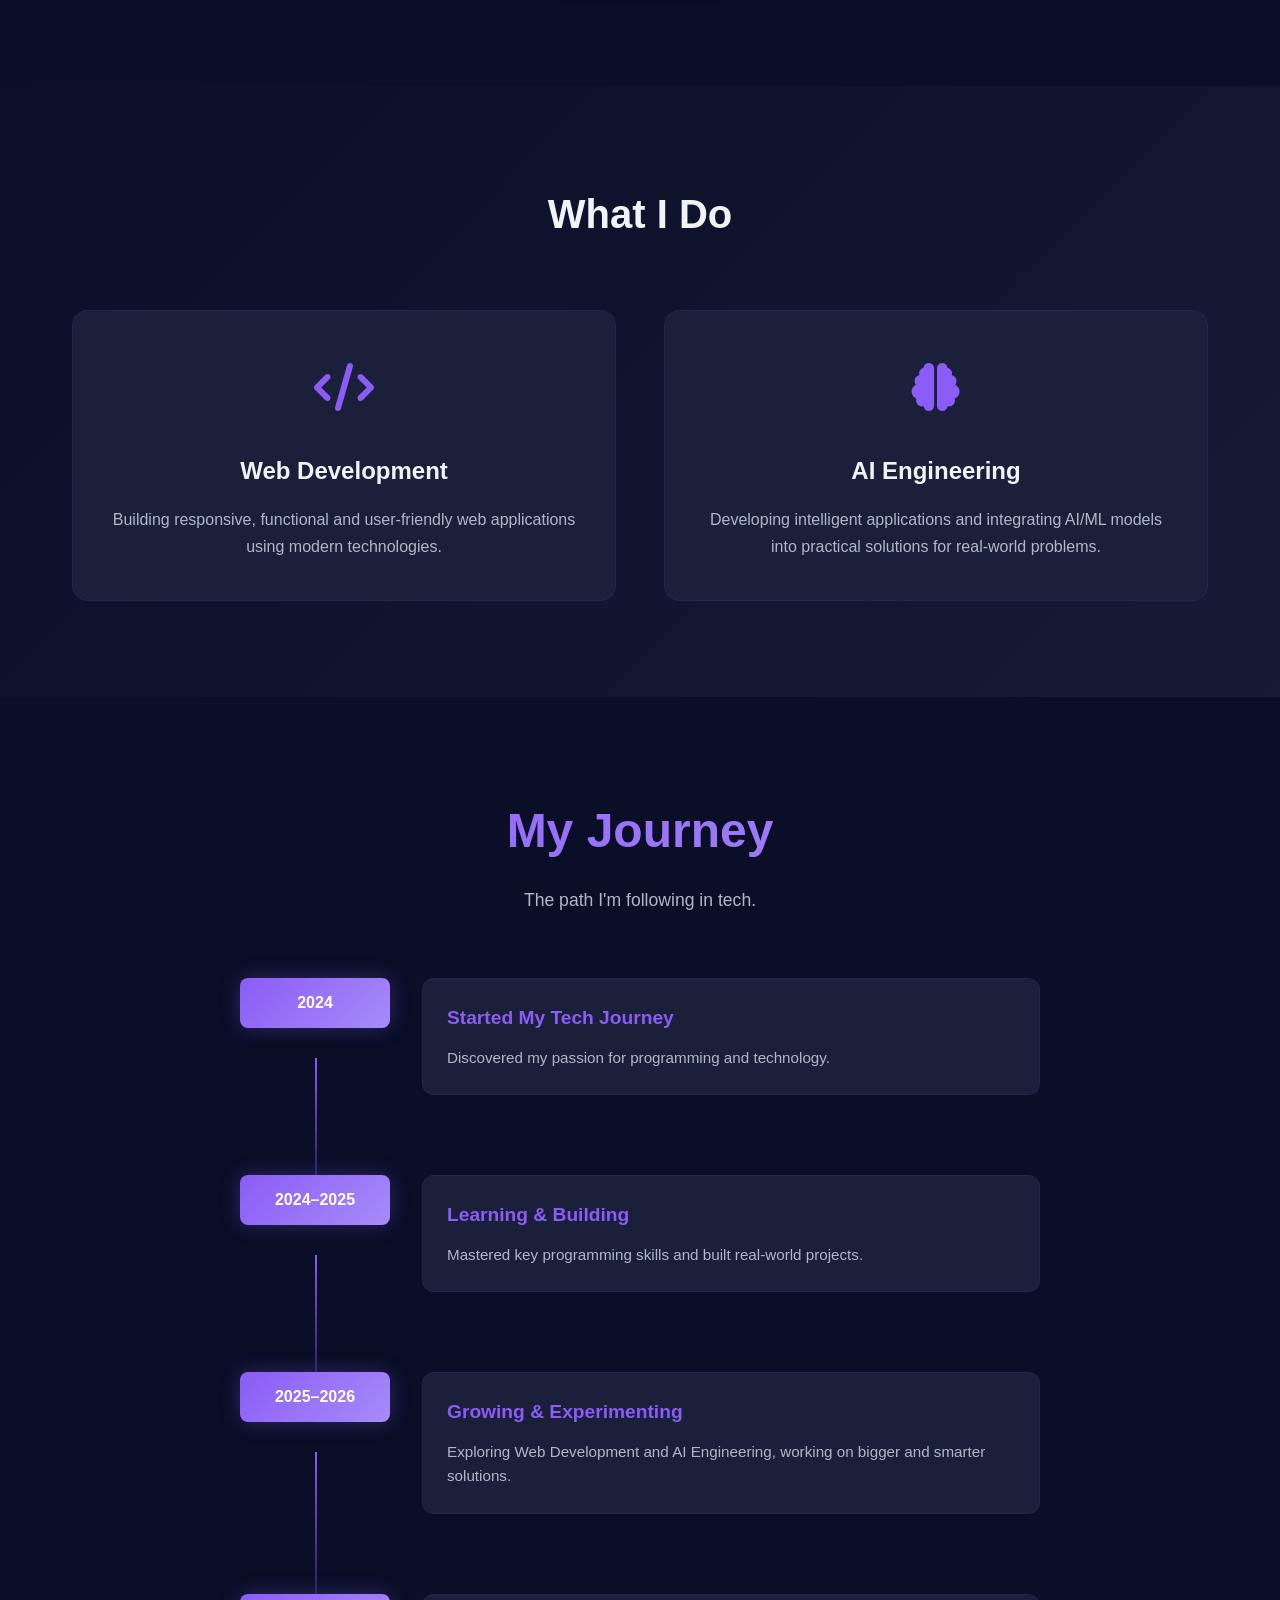
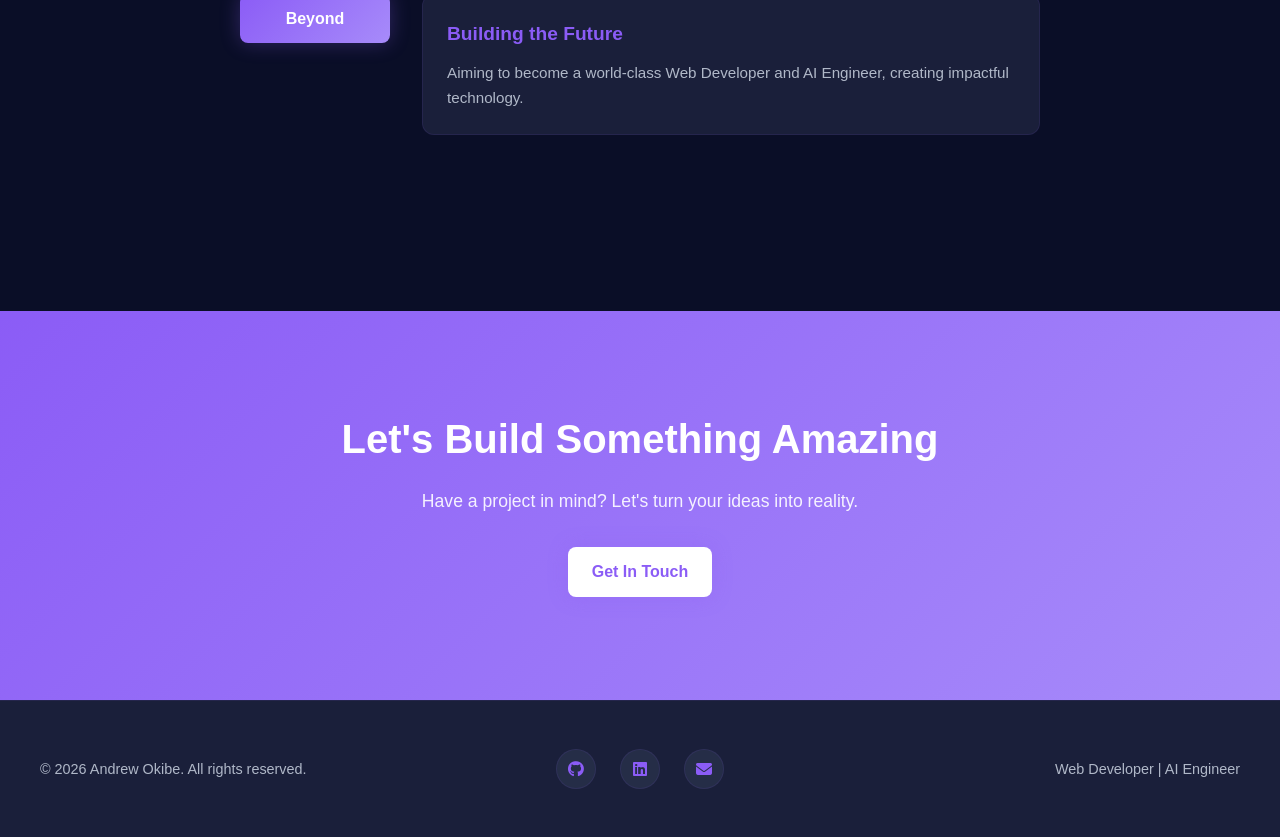
==== commit 79fa7985: "file info" ====
--- a/index.html
+++ b/index.html
@@ -186,7 +186,7 @@
                     </div>
                     <div class="project-content">
                         <h3>Shopora-Hub</h3>
-                        <p>As the Web Developer, I engineered a full-stack digital storefront built on the Base44 engine. Beyond a standard shop, I architected a custom relational database, integrated secure Stripe checkout pipelines, and deployed an AI orchestration layer using Base44 Superagents to handle autonomous backend operations like inventory tracking.</p>
+                        <p>As the Web Developer, I engineered a digital storefront built on the Base44 engine. Beyond a standard shop, I architected a custom relational database, integrated secure Stripe checkout pipelines, and deployed an AI orchestration layer using Base44 Superagents to handle autonomous backend operations like inventory tracking.</p>
                         <div class="project-tech">
                             <span class="tech-badge">Go</span>
                             <span class="tech-badge">HTML</span>
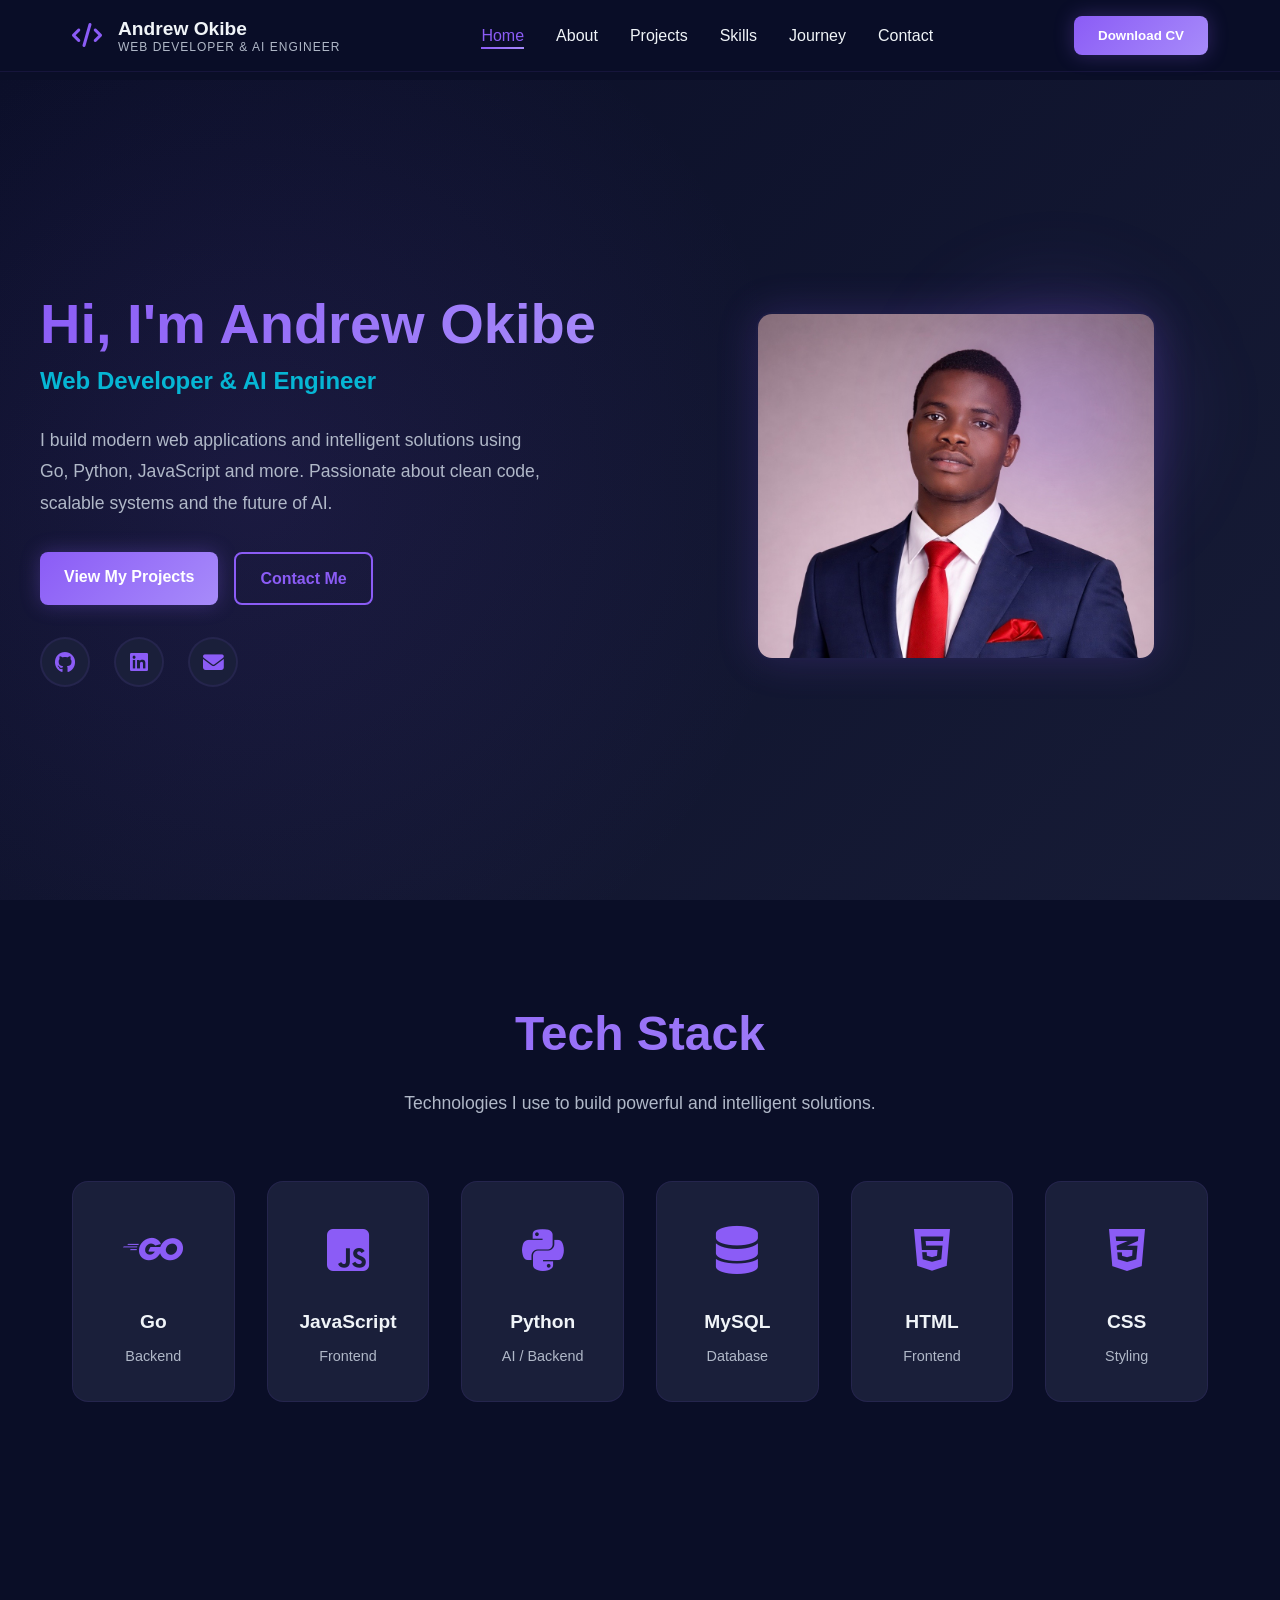
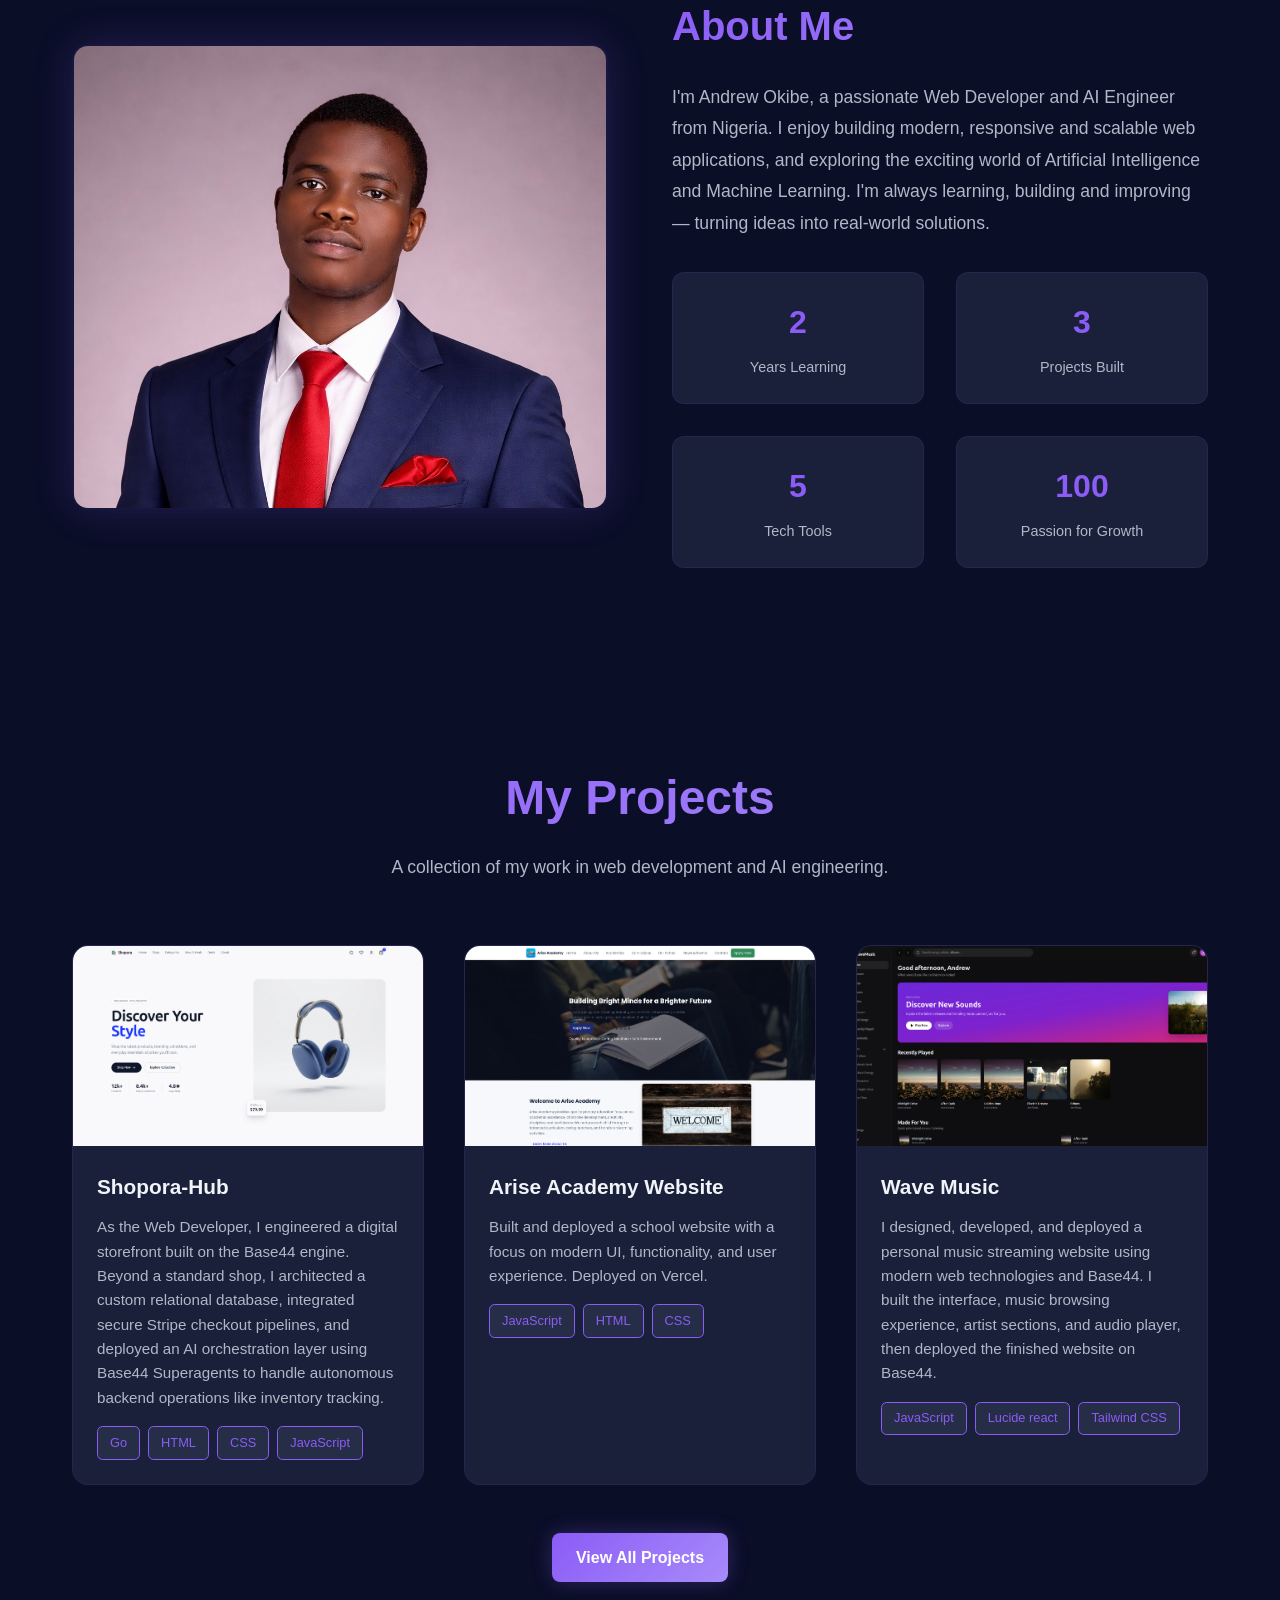
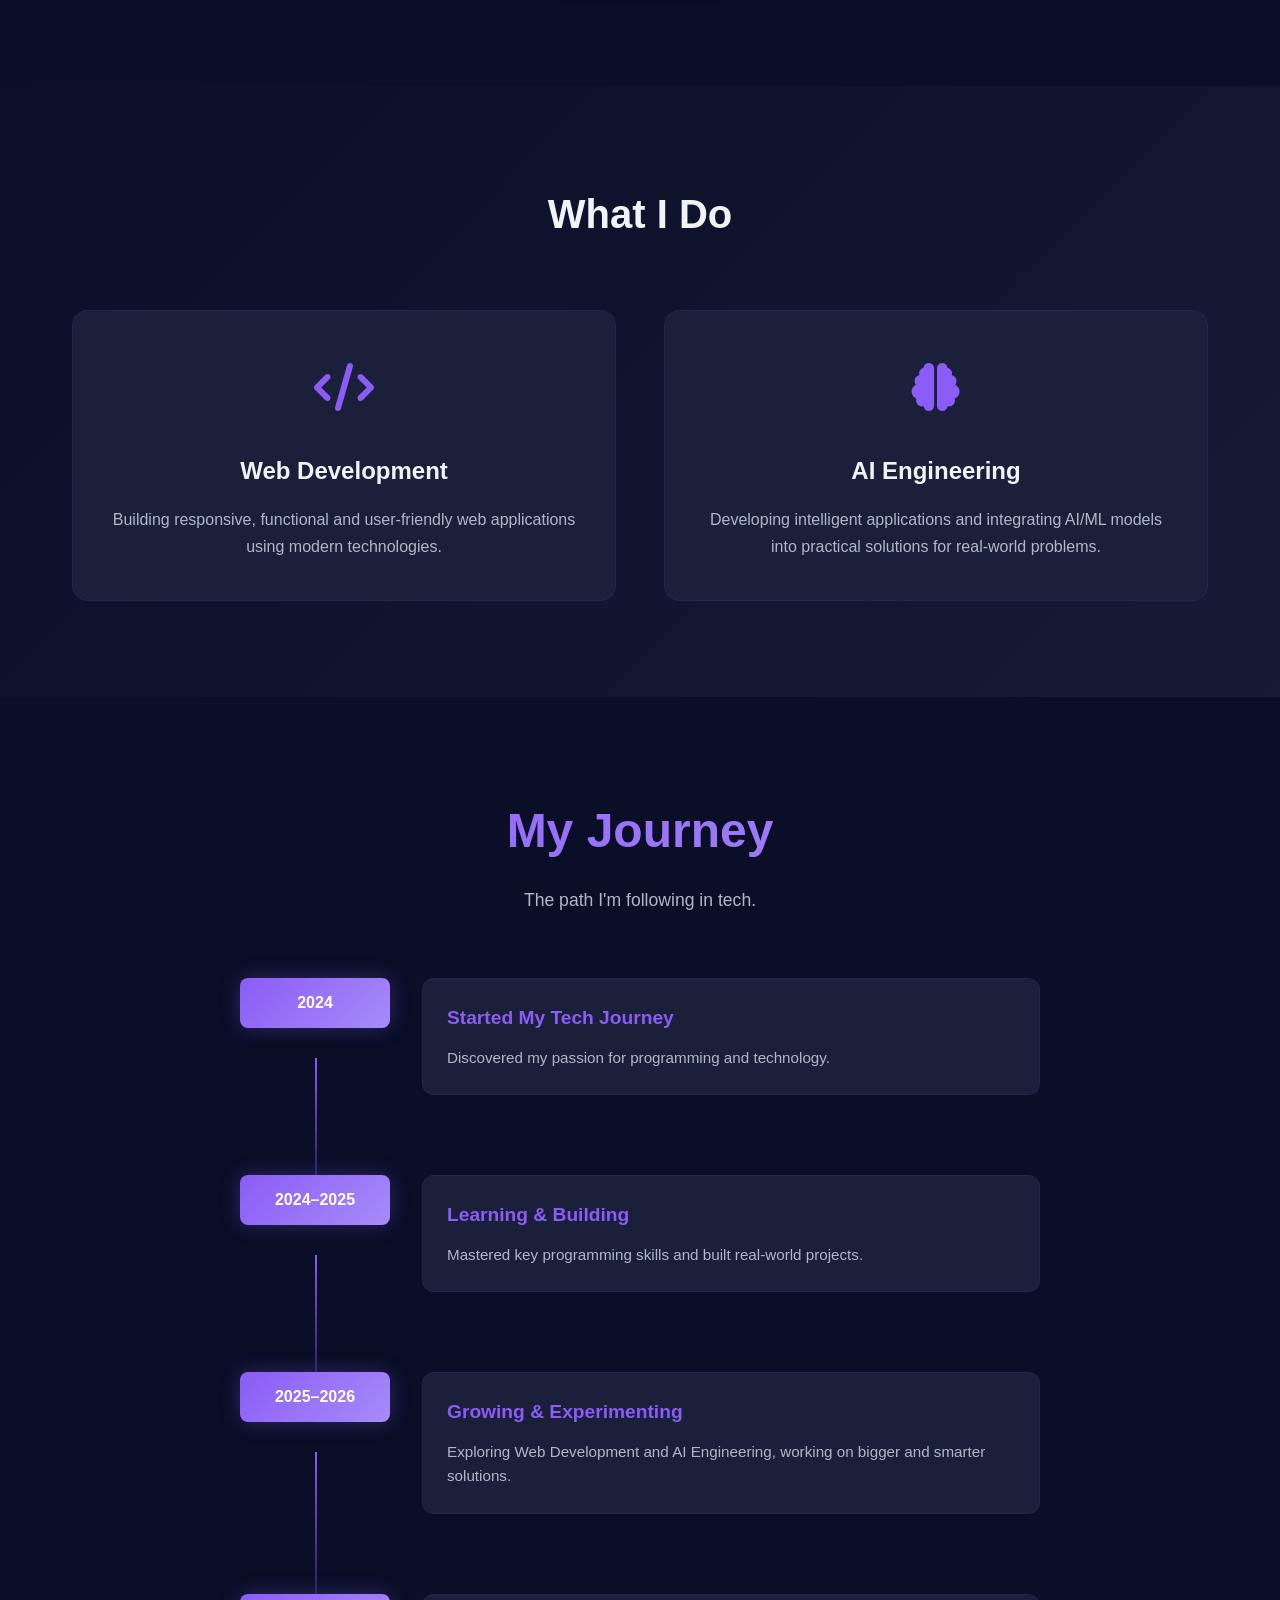
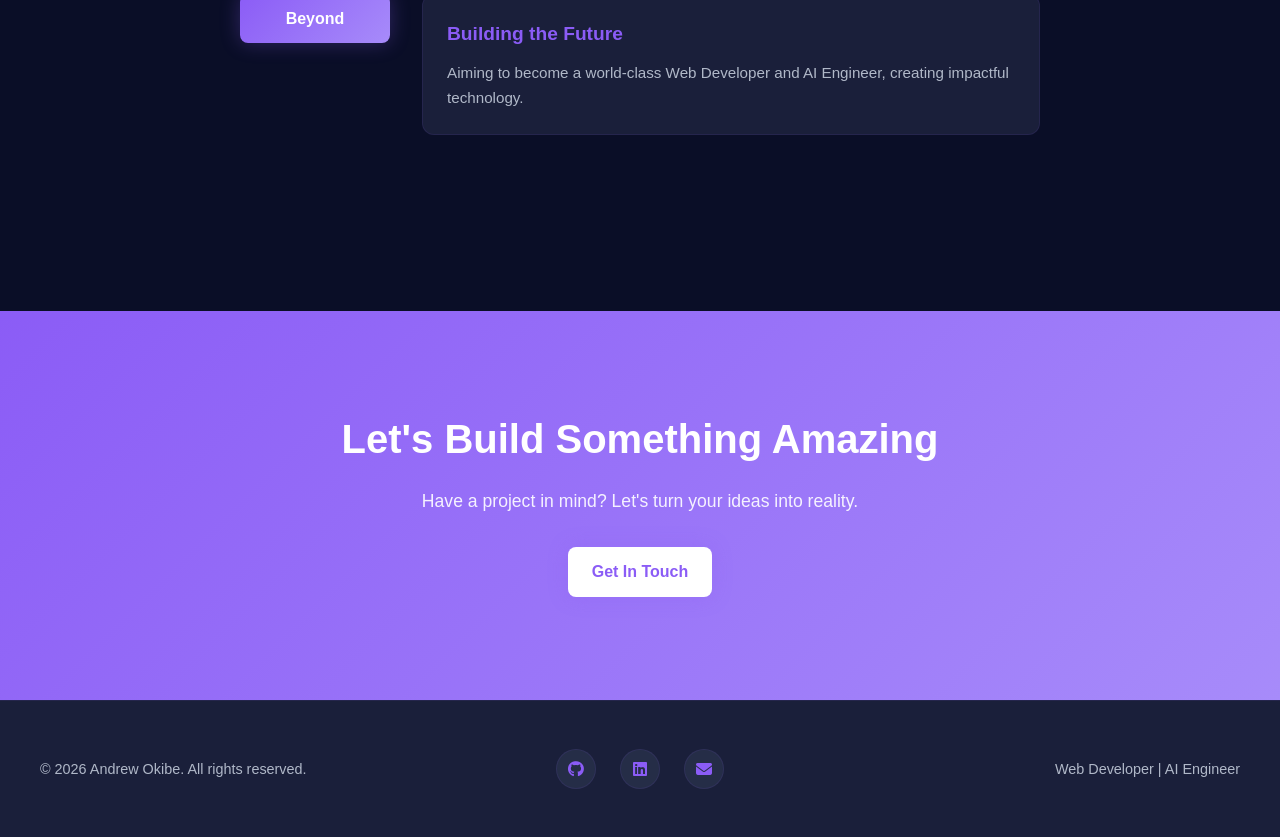
==== commit aafd4f1e: "Update index.html" ====
--- a/index.html
+++ b/index.html
@@ -151,7 +151,7 @@
                             <p>Years Learning</p>
                         </div>
                         <div class="stat">
-                            <h4>10+</h4>
+                            <h4>3+</h4>
                             <p>Projects Built</p>
                         </div>
                         <div class="stat">
@@ -200,7 +200,7 @@
                     <div class="project-image">
                         <img src="assets/arise-academy.jpg" alt="Arise Academy Website">
                         <div class="project-overlay">
-                            <a href="https://arise-academy-website-5rb11qtan-otokpa-andrews-projects.vercel.app/" class="btn btn-small">Live Demo</a>
+                            <a href="https://arise-academy-website.vercel.app/" class="btn btn-small">Live Demo</a>
                         </div>
                     </div>
                     <div class="project-content">
--- a/styles.css
+++ b/styles.css
@@ -1,6 +1,4 @@
-/* ===========================
-   GLOBAL STYLES & VARIABLES
-   =========================== */
+/*GLOBAL STYLES & VARIABLES*/
 
 :root {
     --primary-bg: #0a0e27;
@@ -34,9 +32,7 @@
     overflow-x: hidden;
 }
 
-/* ===========================
-   UTILITY CLASSES
-   =========================== */
+/*UTILITY CLASSES */
 
 .container {
     max-width: 1200px;
@@ -65,9 +61,7 @@
     margin: 0 auto;
 }
 
-/* ===========================
-   BUTTONS
-   =========================== */
+/*BUTTONS*/
 
 .btn {
     display: inline-block;
@@ -109,9 +103,7 @@
     font-size: 0.9rem;
 }
 
-/* ===========================
-   NAVIGATION BAR
-   =========================== */
+/*NAVIGATION BAR*/
 
 .navbar {
     position: fixed;
@@ -230,9 +222,7 @@
     transition: all 0.3s ease;
 }
 
-/* ===========================
-   HERO SECTION
-   =========================== */
+/*HERO SECTION*/
 
 .hero {
     margin-top: 80px;
@@ -376,9 +366,7 @@
     }
 }
 
-/* ===========================
-   TECH STACK SECTION
-   =========================== */
+/*TECH STACK SECTION*/
 
 .tech-stack {
     padding: 6rem 2rem;
@@ -429,9 +417,7 @@
     font-size: 0.9rem;
 }
 
-/* ===========================
-   ABOUT SECTION
-   =========================== */
+/*ABOUT SECTION*/
 
 .about {
     padding: 6rem 2rem;
@@ -506,9 +492,7 @@
     font-size: 0.9rem;
 }
 
-/* ===========================
-   PROJECTS SECTION
-   =========================== */
+/*PROJECTS SECTION*/
 
 .projects {
     padding: 6rem 2rem;
@@ -616,9 +600,7 @@
     text-align: center;
 }
 
-/* ===========================
-   SERVICES SECTION
-   =========================== */
+/*SERVICES SECTION*/
 
 .services {
     padding: 6rem 2rem;
@@ -670,9 +652,7 @@
     line-height: 1.7;
 }
 
-/* ===========================
-   JOURNEY SECTION
-   =========================== */
+/*JOURNEY SECTION*/
 
 .journey {
     padding: 6rem 2rem;
@@ -739,9 +719,7 @@
     line-height: 1.6;
 }
 
-/* ===========================
-   CTA SECTION
-   =========================== */
+/*CTA SECTION*/
 
 .cta {
     padding: 6rem 2rem;
@@ -770,9 +748,7 @@
     transform: translateY(-3px);
 }
 
-/* ===========================
-   FOOTER
-   =========================== */
+/*FOOTER*/
 
 .footer {
     background-color: var(--secondary-bg);
@@ -830,9 +806,7 @@
     font-size: 0.9rem;
 }
 
-/* ===========================
-   RESPONSIVE DESIGN
-   =========================== */
+/*RESPONSIVE DESIGN*/
 
 @media (max-width: 768px) {
     .nav-menu {
@@ -1074,4 +1048,4 @@
     .container {
         padding: 0 1rem;
     }
-}+}
